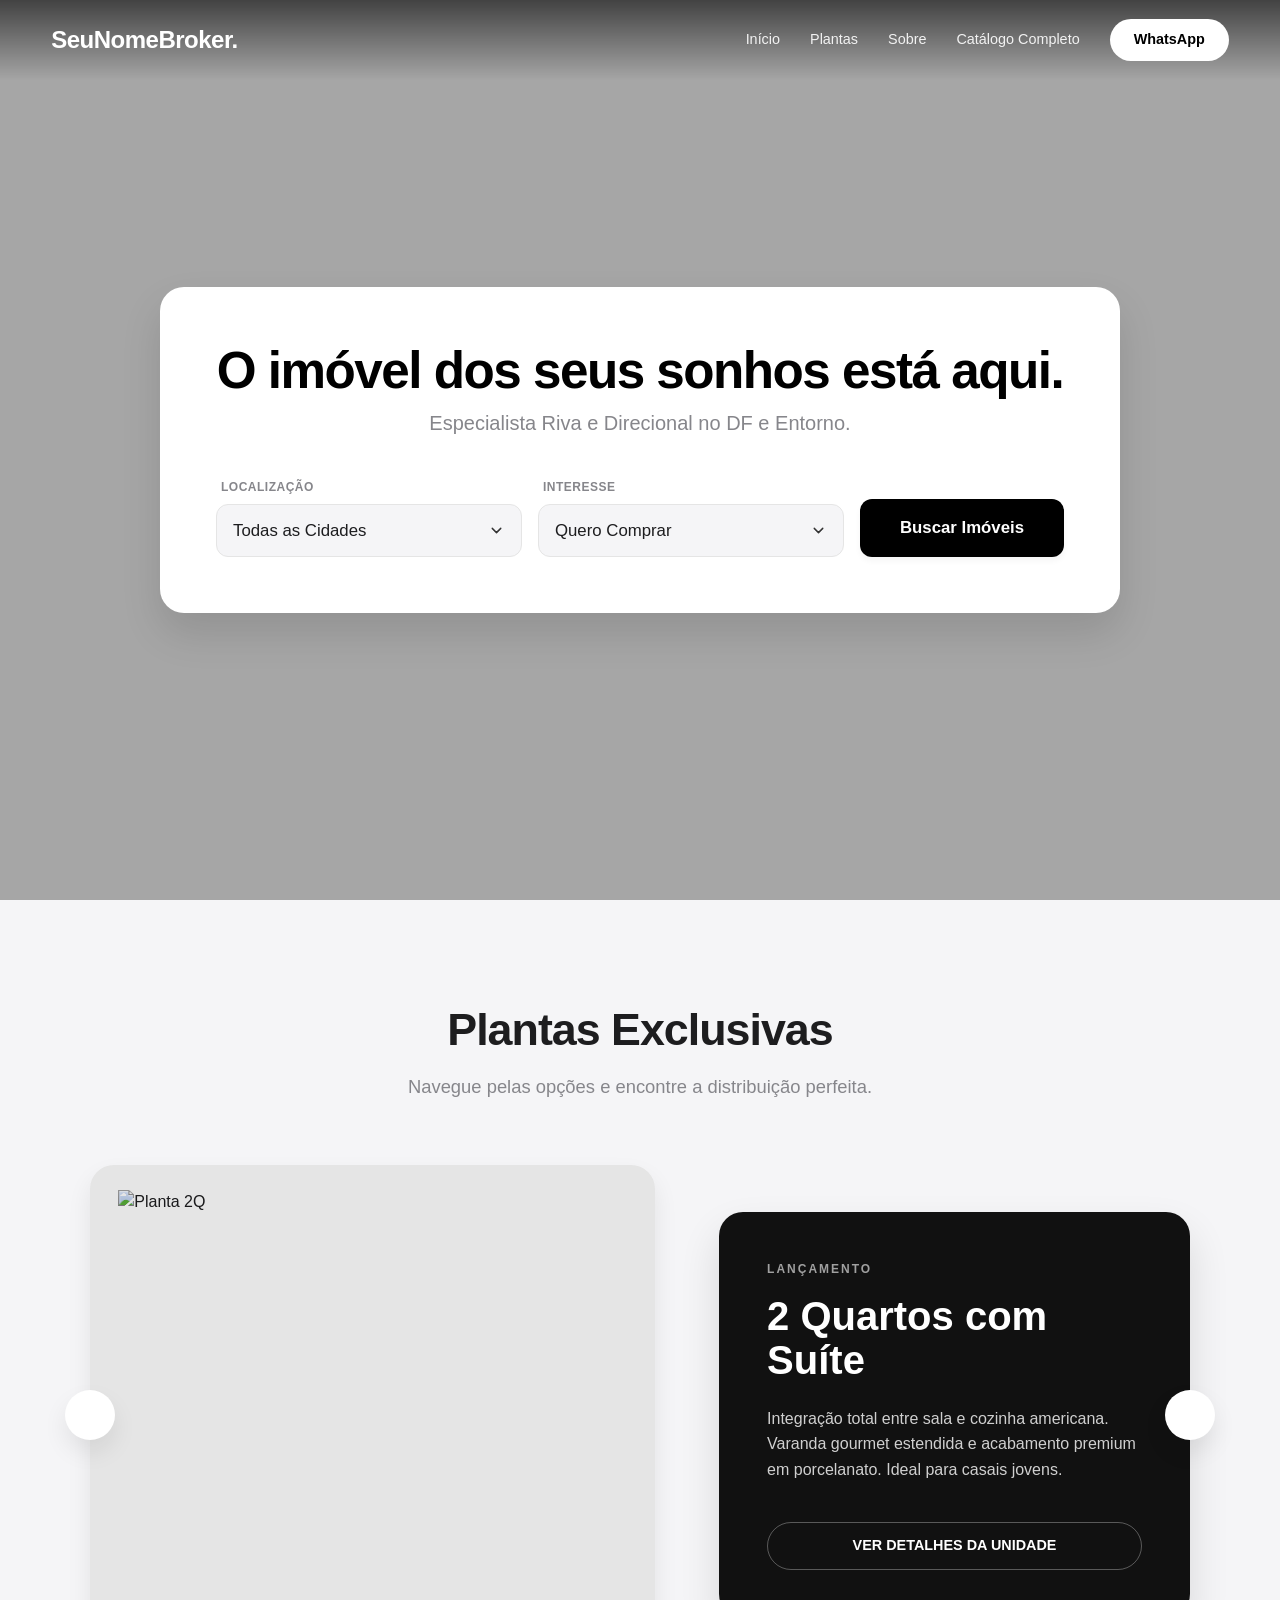
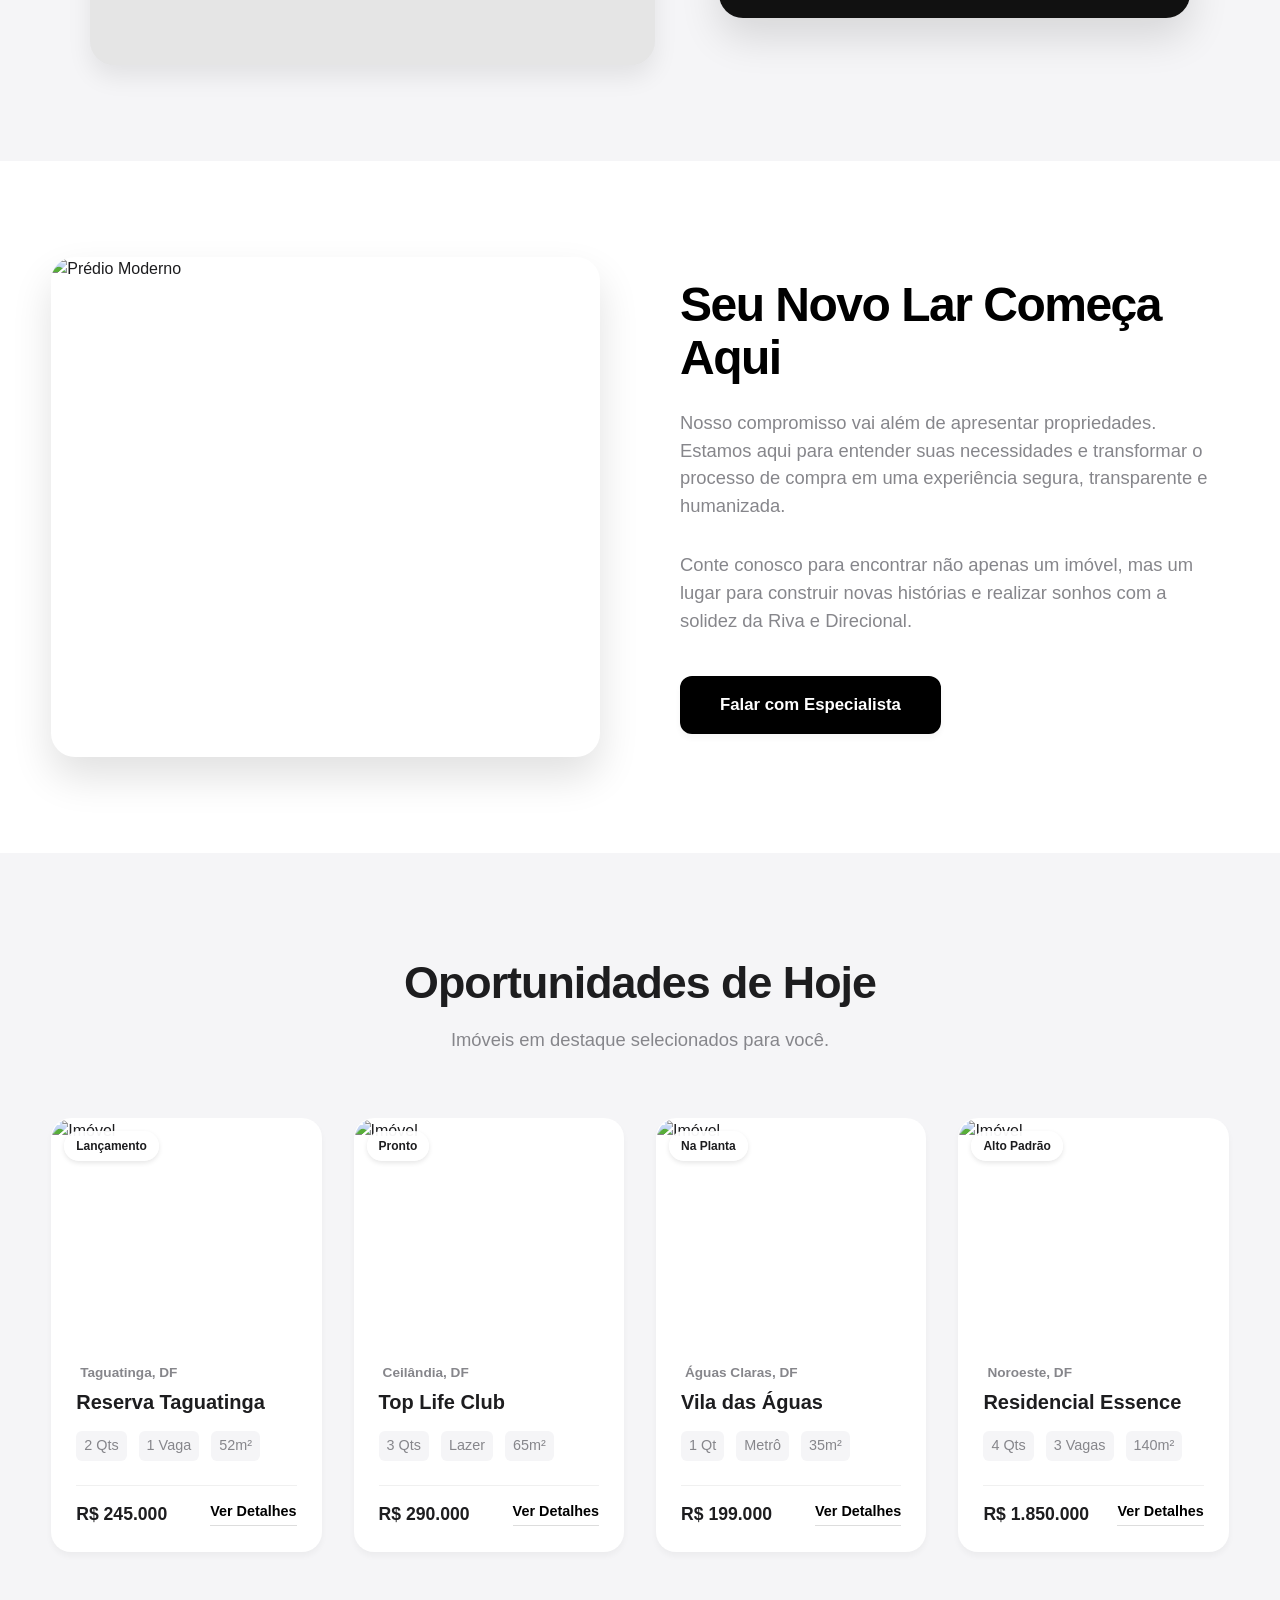
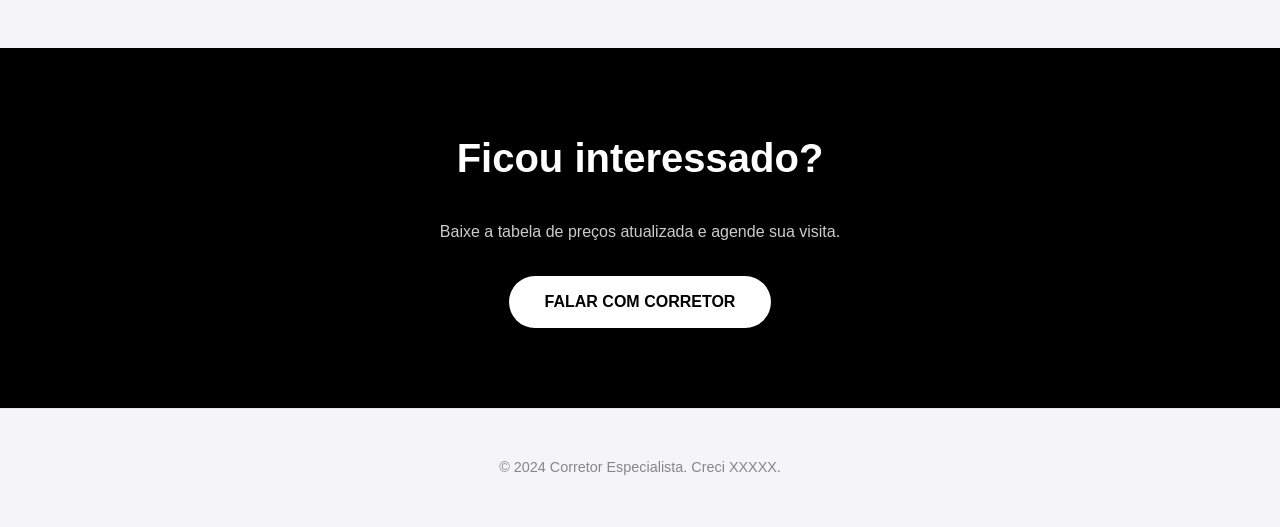
==== index.html @ 4dc77582 "Add files via upload" ====
<!DOCTYPE html>
<html lang="pt-BR">
<head>
    <meta charset="UTF-8">
    <meta name="viewport" content="width=device-width, initial-scale=1.0">
    <title>Imóveis Riva & Direcional | Especialista</title>
    <link rel="stylesheet" href="style.css">
    <script src="https://unpkg.com/@phosphor-icons/web"></script>
</head>
<body>

    <header id="header">
        <div class="container">
            <div class="logo">SeuNomeBroker.</div>
            <nav>
                <a href="#">Início</a>
                <a href="#plantas">Plantas</a>
                <a href="#sobre">Sobre</a>
                <a href="imóveis.html">Catálogo Completo</a>
                <a href="" onclick="openWhatsApp()" class="btn-nav">WhatsApp</a>
            </nav>
        </div>
    </header>

    <section class="hero">
        <div class="hero-slide active" style="background-image: url('https://images.unsplash.com/photo-1600585154340-be6161a56a0c?q=80&w=2000');"></div>
        <div class="hero-slide" style="background-image: url('https://images.unsplash.com/photo-1600596542815-2a4fa3041442?q=80&w=2000');"></div>
        <div class="hero-slide" style="background-image: url('https://images.unsplash.com/photo-1512917774080-9991f1c4c750?q=80&w=2000');"></div>

        <div class="hero-overlay"></div>

        <div class="search-wrapper">
            <div class="search-card">
                <h1>O imóvel dos seus sonhos está aqui.</h1>
                <p>Especialista Riva e Direcional no DF e Entorno.</p>

                <div class="search-form">
                    <div class="input-group">
                        <label>Localização</label>
                        <select id="location" class="custom-select">
                            <option value="">Todas as Cidades</option>
                            <option value="Taguatinga">Taguatinga</option>
                            <option value="Águas Claras">Águas Claras</option>
                            <option value="Ceilândia">Ceilândia</option>
                            <option value="Samambaia">Samambaia</option>
                            <option value="Noroeste">Noroeste</option>
                        </select>
                    </div>
                    
                    <div class="input-group">
                        <label>Interesse</label>
                        <select id="type" class="custom-select">
                            <option value="Comprar">Quero Comprar</option>
                            <option value="Na Planta">Investir na Planta</option>
                        </select>
                    </div>

                    <button class="btn-search" onclick="goToSearch()">
                        Buscar Imóveis
                    </button>
                </div>
            </div>
        </div>
    </section>

    <section id="plantas" class="section-plants">
        <div class="container">
            <div class="section-header">
                <h2>Plantas Exclusivas</h2>
                <p>Navegue pelas opções e encontre a distribuição perfeita.</p>
            </div>

            <div class="plants-slider-container">
                <div class="slider-nav">
                    <div class="nav-arrow prev" onclick="changePlan(-1)"><i class="ph ph-caret-left"></i></div>
                    <div class="nav-arrow next" onclick="changePlan(1)"><i class="ph ph-caret-right"></i></div>
                </div>

                <div class="plan-slide active">
                    <div class="plan-img-box">
                        <img src="https://placehold.co/800x600/png?text=Planta+2+Quartos" alt="Planta 2Q">
                    </div>
                    <div class="plan-content-box">
                        <span class="plan-tag">LANÇAMENTO</span>
                        <h3 class="plan-title">2 Quartos com Suíte</h3>
                        <p class="plan-desc">Integração total entre sala e cozinha americana. Varanda gourmet estendida e acabamento premium em porcelanato. Ideal para casais jovens.</p>
                        <a href="imoveis.html" class="btn-download">Ver Detalhes da Unidade</a>
                    </div>
                </div>

                <div class="plan-slide">
                    <div class="plan-img-box">
                        <img src="https://placehold.co/800x600/png?text=Planta+3+Quartos" alt="Planta 3Q">
                    </div>
                    <div class="plan-content-box">
                        <span class="plan-tag">FAMÍLIA</span>
                        <h3 class="plan-title">3 Quartos Spacious</h3>
                        <p class="plan-desc">Amplo espaço para sua família. Planta inteligente com lavabo, suíte master com closet e isolamento acústico reforçado.</p>
                        <a href="imoveis.html" class="btn-download">Ver Detalhes da Unidade</a>
                    </div>
                </div>

                <div class="plan-slide">
                    <div class="plan-img-box">
                        <img src="https://placehold.co/800x600/png?text=Planta+Garden" alt="Planta Garden">
                    </div>
                    <div class="plan-content-box">
                        <span class="plan-tag">EXCLUSIVO</span>
                        <h3 class="plan-title">Garden Térreo</h3>
                        <p class="plan-desc">A segurança de um apartamento com a liberdade de uma casa. Área externa privativa de 40m², perfeita para pets e lazer.</p>
                        <a href="imoveis.html" class="btn-download">Ver Detalhes da Unidade</a>
                    </div>
                </div>
            </div>
        </div>
    </section>

    <section id="sobre" class="section-about">
        <div class="container about-grid">
            <div class="about-img">
                <img src="https://images.unsplash.com/photo-1545324418-cc1a3fa10c00?q=80&w=1000" alt="Prédio Moderno">
            </div>
            <div class="about-text">
                <h2>Seu Novo Lar Começa Aqui</h2>
                <p>Nosso compromisso vai além de apresentar propriedades. Estamos aqui para entender suas necessidades e transformar o processo de compra em uma experiência segura, transparente e humanizada.</p>
                <p>Conte conosco para encontrar não apenas um imóvel, mas um lugar para construir novas histórias e realizar sonhos com a solidez da Riva e Direcional.</p>
                <a href="#" onclick="openWhatsApp()" class="btn-search" style="display:inline-block; margin-top:10px;">Falar com Especialista</a>
            </div>
        </div>
    </section>

    <section class="section-highlights">
        <div class="container">
            <div class="section-header">
                <h2>Oportunidades de Hoje</h2>
                <p>Imóveis em destaque selecionados para você.</p>
            </div>
            
            <div class="grid-cards">
                <div class="card">
                    <div class="card-img">
                        <img src="https://images.unsplash.com/photo-1600596542815-2a4fa3041442?q=80&w=600" alt="Imóvel">
                        <span class="badge">Lançamento</span>
                    </div>
                    <div class="card-content">
                        <span class="card-loc"><i class="ph ph-map-pin"></i> Taguatinga, DF</span>
                        <h3 class="card-title">Reserva Taguatinga</h3>
                        <div class="specs">
                            <span>2 Qts</span>
                            <span>1 Vaga</span>
                            <span>52m²</span>
                        </div>
                        <div class="card-action">
                            <span class="price">R$ 245.000</span>
                            <a href="imoveis.html" class="btn-text">Ver Detalhes</a>
                        </div>
                    </div>
                </div>

                <div class="card">
                    <div class="card-img">
                        <img src="https://images.unsplash.com/photo-1600585154340-be6161a56a0c?q=80&w=600" alt="Imóvel">
                        <span class="badge">Pronto</span>
                    </div>
                    <div class="card-content">
                        <span class="card-loc"><i class="ph ph-map-pin"></i> Ceilândia, DF</span>
                        <h3 class="card-title">Top Life Club</h3>
                        <div class="specs">
                            <span>3 Qts</span>
                            <span>Lazer</span>
                            <span>65m²</span>
                        </div>
                        <div class="card-action">
                            <span class="price">R$ 290.000</span>
                            <a href="imoveis.html" class="btn-text">Ver Detalhes</a>
                        </div>
                    </div>
                </div>

                <div class="card">
                    <div class="card-img">
                        <img src="https://images.unsplash.com/photo-1512917774080-9991f1c4c750?q=80&w=600" alt="Imóvel">
                        <span class="badge">Na Planta</span>
                    </div>
                    <div class="card-content">
                        <span class="card-loc"><i class="ph ph-map-pin"></i> Águas Claras, DF</span>
                        <h3 class="card-title">Vila das Águas</h3>
                        <div class="specs">
                            <span>1 Qt</span>
                            <span>Metrô</span>
                            <span>35m²</span>
                        </div>
                        <div class="card-action">
                            <span class="price">R$ 199.000</span>
                            <a href="imoveis.html" class="btn-text">Ver Detalhes</a>
                        </div>
                    </div>
                </div>

                <div class="card">
                    <div class="card-img">
                        <img src="https://images.unsplash.com/photo-1574362848149-11496d93a7c7?q=80&w=600" alt="Imóvel">
                        <span class="badge">Alto Padrão</span>
                    </div>
                    <div class="card-content">
                        <span class="card-loc"><i class="ph ph-map-pin"></i> Noroeste, DF</span>
                        <h3 class="card-title">Residencial Essence</h3>
                        <div class="specs">
                            <span>4 Qts</span>
                            <span>3 Vagas</span>
                            <span>140m²</span>
                        </div>
                        <div class="card-action">
                            <span class="price">R$ 1.850.000</span>
                            <a href="imoveis.html" class="btn-text">Ver Detalhes</a>
                        </div>
                    </div>
                </div>
            </div>
        </div>
    </section>

    <section class="cta-banner">
        <div class="container">
            <h2>Ficou interessado?</h2>
            <p style="margin-bottom: 2rem; color: #ccc;">Baixe a tabela de preços atualizada e agende sua visita.</p>
            <a href="#" onclick="openWhatsApp()" class="btn-cta-white">FALAR COM CORRETOR</a>
        </div>
    </section>

    <footer>
        <div class="container">
            <p>&copy; 2024 Corretor Especialista. Creci XXXXX.</p>
        </div>
    </footer>

    <script src="script.js"></script>
</body>
</html>
---- style.css ----
/* --- VARIAVEIS GLOBAIS (APPLE PRO) --- */
:root {
    --bg-body: #FFFFFF;
    --bg-surface: #F5F5F7;
    /* Cinza Apple */
    --text-main: #1D1D1F;
    --text-secondary: #86868B;

    --color-black: #000000;
    --color-dark-grey: #333333;
    --color-accent: #0071E3;
    /* Azul Apple sutil para links/ícones */

    --radius-pill: 999px;
    --radius-card: 20px;
    --radius-box: 24px;

    --shadow-sm: 0 4px 6px rgba(0, 0, 0, 0.04);
    --shadow-md: 0 12px 24px rgba(0, 0, 0, 0.08);
    --shadow-lg: 0 20px 40px rgba(0, 0, 0, 0.12);

    --container-width: 1280px;
    /* Largura maior para caber 4 cards */
    --font-stack: -apple-system, BlinkMacSystemFont, "Segoe UI", Roboto, Helvetica, Arial, sans-serif;
}
html {
    scroll-behavior: smooth; /* <--- AQUI */
}
/* --- RESET --- */
* {
    margin: 0;
    padding: 0;
    box-sizing: border-box;
}

body {
    font-family: var(--font-stack);
    background-color: var(--bg-body);
    color: var(--text-main);
    line-height: 1.5;
    -webkit-font-smoothing: antialiased;
    overflow-x: hidden;
}

a {
    text-decoration: none;
    color: inherit;
    transition: 0.3s;
    cursor: pointer;
}

button {
    font-family: inherit;
    cursor: pointer;
    border: none;
}

img {
    display: block;
    max-width: 100%;
    height: auto;
}

/* --- CONTAINER CENTRAL --- */
.container {
    width: 92%;
    max-width: var(--container-width);
    margin: 0 auto;
}

section {
    padding: 6rem 0;
}

/* --- HEADER --- */
header {
    position: fixed;
    top: 0;
    left: 0;
    width: 100%;
    z-index: 1000;
    padding: 1.2rem 0;
    transition: all 0.3s ease;
    background: linear-gradient(to bottom, rgba(0, 0, 0, 0.6), transparent);
}

header.scrolled {
    background: rgba(255, 255, 255, 0.95);
    backdrop-filter: blur(12px);
    box-shadow: var(--shadow-sm);
    padding: 1rem 0;
}

header .container {
    display: flex;
    justify-content: space-between;
    align-items: center;
}

.logo {
    font-weight: 700;
    font-size: 1.5rem;
    color: #fff;
    letter-spacing: -0.5px;
}

header.scrolled .logo {
    color: #000;
}

nav {
    display: flex;
    gap: 30px;
    align-items: center;
}

nav a {
    color: rgba(255, 255, 255, 0.9);
    font-size: 0.9rem;
    font-weight: 500;
}

nav a:hover {
    color: #fff;
}

header.scrolled nav a {
    color: var(--text-main);
}

header.scrolled nav a:hover {
    color: #000;
}

.btn-nav {
    background: #fff;
    color: #000 !important;
    padding: 10px 24px;
    border-radius: var(--radius-pill);
    font-weight: 600 !important;
    font-size: 0.9rem;
    transition: transform 0.2s;
}

header.scrolled .btn-nav {
    background: #000;
    color: #fff !important;
}

.btn-nav:hover {
    transform: scale(1.03);
}


/* --- HERO SLIDER --- */
.hero {
    position: relative;
    height: 100vh;
    min-height: 700px;
    width: 100%;
    overflow: hidden;
    display: flex;
    align-items: center;
    justify-content: center;
}

.hero-slide {
    position: absolute;
    top: 0;
    left: 0;
    width: 100%;
    height: 100%;
    background-size: cover;
    background-position: center;
    opacity: 0;
    transition: opacity 1.5s ease-in-out, transform 8s linear;
    transform: scale(1.1);
    z-index: 1;
}

.hero-slide.active {
    opacity: 1;
    transform: scale(1);
}

.hero-overlay {
    position: absolute;
    top: 0;
    left: 0;
    width: 100%;
    height: 100%;
    background: rgba(0, 0, 0, 0.35);
    z-index: 2;
}

/* Busca Centralizada */
.search-wrapper {
    position: relative;
    z-index: 10;
    width: 100%;
    display: flex;
    justify-content: center;
}

.search-card {
    background: #FFFFFF;
    padding: 3.5rem;
    border-radius: var(--radius-box);
    width: 90%;
    max-width: 960px;
    box-shadow: var(--shadow-lg);
    text-align: center;
}

.search-card h1 {
    font-size: 3.2rem;
    margin-bottom: 0.5rem;
    letter-spacing: -1.5px;
    line-height: 1.1;
    color: #000;
}

.search-card p {
    color: var(--text-secondary);
    font-size: 1.25rem;
    margin-bottom: 2.5rem;
}

.search-form {
    display: grid;
    grid-template-columns: 1fr 1fr auto;
    gap: 16px;
    align-items: end;
    text-align: left;
}

.input-group label {
    display: block;
    font-size: 0.75rem;
    font-weight: 700;
    color: var(--text-secondary);
    margin-bottom: 8px;
    text-transform: uppercase;
    letter-spacing: 0.5px;
    margin-left: 5px;
}

.custom-select {
    width: 100%;
    padding: 16px;
    border-radius: 12px;
    border: 1px solid #E5E5E5;
    background: #F5F5F7;
    font-size: 1.05rem;
    color: var(--text-main);
    outline: none;
    appearance: none;
    background-image: url("data:image/svg+xml;charset=UTF-8,%3csvg xmlns='http://www.w3.org/2000/svg' viewBox='0 0 24 24' fill='none' stroke='%23333' stroke-width='2' stroke-linecap='round' stroke-linejoin='round'%3e%3cpolyline points='6 9 12 15 18 9'%3e%3c/polyline%3e%3c/svg%3e");
    background-repeat: no-repeat;
    background-position: right 1rem center;
    background-size: 1em;
    cursor: pointer;
    transition: 0.2s;
}

.custom-select:hover {
    background: #eaeaea;
}

.btn-search {
    background: var(--color-black);
    color: #fff;
    padding: 16px 40px;
    height: 58px;
    /* Altura igual ao input */
    border-radius: 12px;
    font-weight: 600;
    font-size: 1.05rem;
    transition: 0.2s;
    box-shadow: var(--shadow-sm);
}

.btn-search:hover {
    background: var(--color-dark-grey);
    transform: translateY(-2px);
}


/* --- SEÇÃO PLANTAS (SLIDER ESTILO FOTO 4) --- */
.section-plants {
    background: var(--bg-surface);
    position: relative;
}

.section-header {
    text-align: center;
    margin-bottom: 4rem;
}

.section-header h2 {
    font-size: 2.8rem;
    margin-bottom: 10px;
    letter-spacing: -1px;
}

.section-header p {
    color: var(--text-secondary);
    font-size: 1.15rem;
}

/* Container do Slider */
.plants-slider-container {
    position: relative;
    max-width: 1100px;
    margin: 0 auto;
}

/* O Slide Individual */
.plan-slide {
    display: none;
    /* Escondido por padrão */
    grid-template-columns: 1.2fr 1fr;
    /* Imagem maior */
    gap: 4rem;
    align-items: center;
    animation: fadeIn 0.5s ease;
}

.plan-slide.active {
    display: grid;
}

/* Mostra o ativo */

@keyframes fadeIn {
    from {
        opacity: 0;
        transform: translateY(10px);
    }

    to {
        opacity: 1;
        transform: translateY(0);
    }
}

/* Lado da Imagem (Box Cinza) */
.plan-img-box {
    background: #E5E5E5;
    /* Fundo cinza placeholder */
    border-radius: var(--radius-box);
    height: 500px;
    display: flex;
    align-items: center;
    justify-content: center;
    overflow: hidden;
    position: relative;
    box-shadow: var(--shadow-md);
}

.plan-img-box img {
    width: 90%;
    height: 90%;
    object-fit: contain;
    mix-blend-mode: multiply;
    /* Faz o fundo branco da imagem mesclar se o fundo for cinza */
}

/* Lado do Texto (Caixa Escura) */
.plan-content-box {
    background: #111;
    color: #fff;
    padding: 3rem;
    border-radius: var(--radius-box);
    box-shadow: var(--shadow-lg);
    position: relative;
}

.plan-tag {
    text-transform: uppercase;
    letter-spacing: 2px;
    font-size: 0.75rem;
    font-weight: 700;
    opacity: 0.6;
    margin-bottom: 1rem;
    display: block;
}

.plan-title {
    font-size: 2.5rem;
    line-height: 1.1;
    margin-bottom: 1.5rem;
}

.plan-desc {
    opacity: 0.8;
    line-height: 1.6;
    margin-bottom: 2.5rem;
}

.btn-download {
    display: inline-block;
    border: 1px solid rgba(255, 255, 255, 0.3);
    padding: 12px 24px;
    border-radius: var(--radius-pill);
    color: #fff;
    font-size: 0.9rem;
    font-weight: 600;
    text-transform: uppercase;
    transition: 0.3s;
    width: 100%;
    text-align: center;
}

.btn-download:hover {
    background: #fff;
    color: #000;
}

/* Setas de Navegação do Slider */
.slider-nav {
    position: absolute;
    top: 50%;
    width: 100%;
    display: flex;
    justify-content: space-between;
    transform: translateY(-50%);
    pointer-events: none;
    /* Permite clicar através do container */
    z-index: 10;
}

.nav-arrow {
    pointer-events: auto;
    /* Reativa o clique nas setas */
    width: 50px;
    height: 50px;
    background: #fff;
    border-radius: 50%;
    display: flex;
    align-items: center;
    justify-content: center;
    cursor: pointer;
    box-shadow: var(--shadow-md);
    font-size: 1.2rem;
    transition: 0.2s;
    color: #000;
}

/* Posiciona as setas um pouco fora do conteúdo */
.nav-arrow.prev {
    transform: translateX(-50%);
}

.nav-arrow.next {
    transform: translateX(50%);
}

.nav-arrow:hover {
    background: #000;
    color: #fff;
}


/* --- SEÇÃO NOVO LAR (IMAGEM 6) --- */
.section-about {
    background: var(--bg-body);
}

.about-grid {
    display: grid;
    grid-template-columns: 1fr 1fr;
    gap: 5rem;
    align-items: center;
}

.about-img {
    position: relative;
}

.about-img img {
    border-radius: var(--radius-box);
    box-shadow: var(--shadow-lg);
    width: 100%;
    height: 500px;
    object-fit: cover;
}

.about-text h2 {
    font-size: 3rem;
    letter-spacing: -1.5px;
    margin-bottom: 1.5rem;
    line-height: 1.1;
    color: #000;
}

.about-text p {
    color: var(--text-secondary);
    font-size: 1.15rem;
    margin-bottom: 2rem;
}


/* --- OPORTUNIDADES (4 CARDS) --- */
.section-highlights {
    background: var(--bg-surface);
}

.grid-cards {
    display: grid;
    /* Grid responsivo: tenta colocar 4 colunas se couber, senão quebra */
    grid-template-columns: repeat(auto-fit, minmax(260px, 1fr));
    gap: 2rem;
}

.card {
    background: #fff;
    border-radius: var(--radius-card);
    overflow: hidden;
    transition: 0.3s;
    display: flex;
    flex-direction: column;
    border: 1px solid transparent;
    box-shadow: var(--shadow-sm);
}

.card:hover {
    transform: translateY(-8px);
    box-shadow: var(--shadow-md);
    border-color: rgba(0, 0, 0, 0.1);
}

.card-img {
    height: 220px;
    position: relative;
    overflow: hidden;
}

.card-img img {
    width: 100%;
    height: 100%;
    object-fit: cover;
    transition: transform 0.5s;
}

.card:hover .card-img img {
    transform: scale(1.05);
}

.badge {
    position: absolute;
    top: 12px;
    left: 12px;
    background: rgba(255, 255, 255, 0.95);
    padding: 6px 12px;
    border-radius: var(--radius-pill);
    font-size: 0.75rem;
    font-weight: 700;
    box-shadow: 0 2px 5px rgba(0, 0, 0, 0.1);
}

.card-content {
    padding: 1.5rem;
    flex: 1;
    display: flex;
    flex-direction: column;
}

.card-loc {
    color: var(--text-secondary);
    font-size: 0.85rem;
    margin-bottom: 6px;
    font-weight: 600;
    display: flex;
    align-items: center;
    gap: 4px;
}

.card-title {
    font-size: 1.25rem;
    margin-bottom: 1rem;
    font-weight: 700;
    line-height: 1.3;
}

.specs {
    display: flex;
    gap: 12px;
    margin-bottom: 1.5rem;
    color: var(--text-secondary);
    font-size: 0.9rem;
}

.specs span {
    display: flex;
    align-items: center;
    gap: 4px;
    background: #F5F5F7;
    padding: 4px 8px;
    border-radius: 6px;
}

.card-action {
    margin-top: auto;
    border-top: 1px solid #F0F0F0;
    padding-top: 15px;
    display: flex;
    justify-content: space-between;
    align-items: center;
}

.price {
    font-weight: 800;
    font-size: 1.1rem;
}

.btn-text {
    font-size: 0.9rem;
    font-weight: 600;
    color: #000;
    border-bottom: 1px solid #ddd;
    padding-bottom: 2px;
    transition: 0.2s;
}

.btn-text:hover {
    border-color: #000;
}

/* --- CTA BANNER --- */
.cta-banner {
    background: #000;
    /* Preto Apple */
    padding: 5rem 0;
    text-align: center;
    color: #fff;
}

.cta-banner h2 {
    font-size: 2.5rem;
    margin-bottom: 2rem;
}

.btn-cta-white {
    background: #fff;
    color: #000;
    padding: 14px 36px;
    border-radius: var(--radius-pill);
    font-weight: 700;
    font-size: 1rem;
    display: inline-block;
    transition: 0.2s;
}

.btn-cta-white:hover {
    transform: scale(1.05);
    box-shadow: 0 0 20px rgba(255, 255, 255, 0.3);
}

/* --- FOOTER --- */
footer {
    background: #F5F5F7;
    color: var(--text-secondary);
    text-align: center;
    padding: 3rem 0;
    font-size: 0.9rem;
    border-top: 1px solid #E5E5E5;
}

/* --- RESPONSIVIDADE --- */
@media(max-width: 900px) {
    .plan-slide {
        grid-template-columns: 1fr;
        gap: 2rem;
    }

    .plan-img-box {
        height: 300px;
    }

    .slider-nav {
        width: 100%;
        padding: 0 10px;
    }

    .nav-arrow.prev {
        transform: none;
    }

    .nav-arrow.next {
        transform: none;
    }
}

@media(max-width: 768px) {
    .search-card {
        padding: 2rem 1.5rem;
    }

    .search-card h1 {
        font-size: 2.2rem;
    }

    .search-form {
        grid-template-columns: 1fr;
        gap: 12px;
    }

    .btn-search {
        width: 100%;
    }

    .about-grid {
        grid-template-columns: 1fr;
        gap: 3rem;
        text-align: center;
    }

    .about-img {
        order: -1;
    }

    .about-text h2 {
        font-size: 2.2rem;
    }

    header .container {
        flex-direction: column;
        gap: 15px;
    }

    nav {
        flex-wrap: wrap;
        justify-content: center;
        gap: 15px;
    }

    .grid-cards {
        grid-template-columns: 1fr;
    }
}
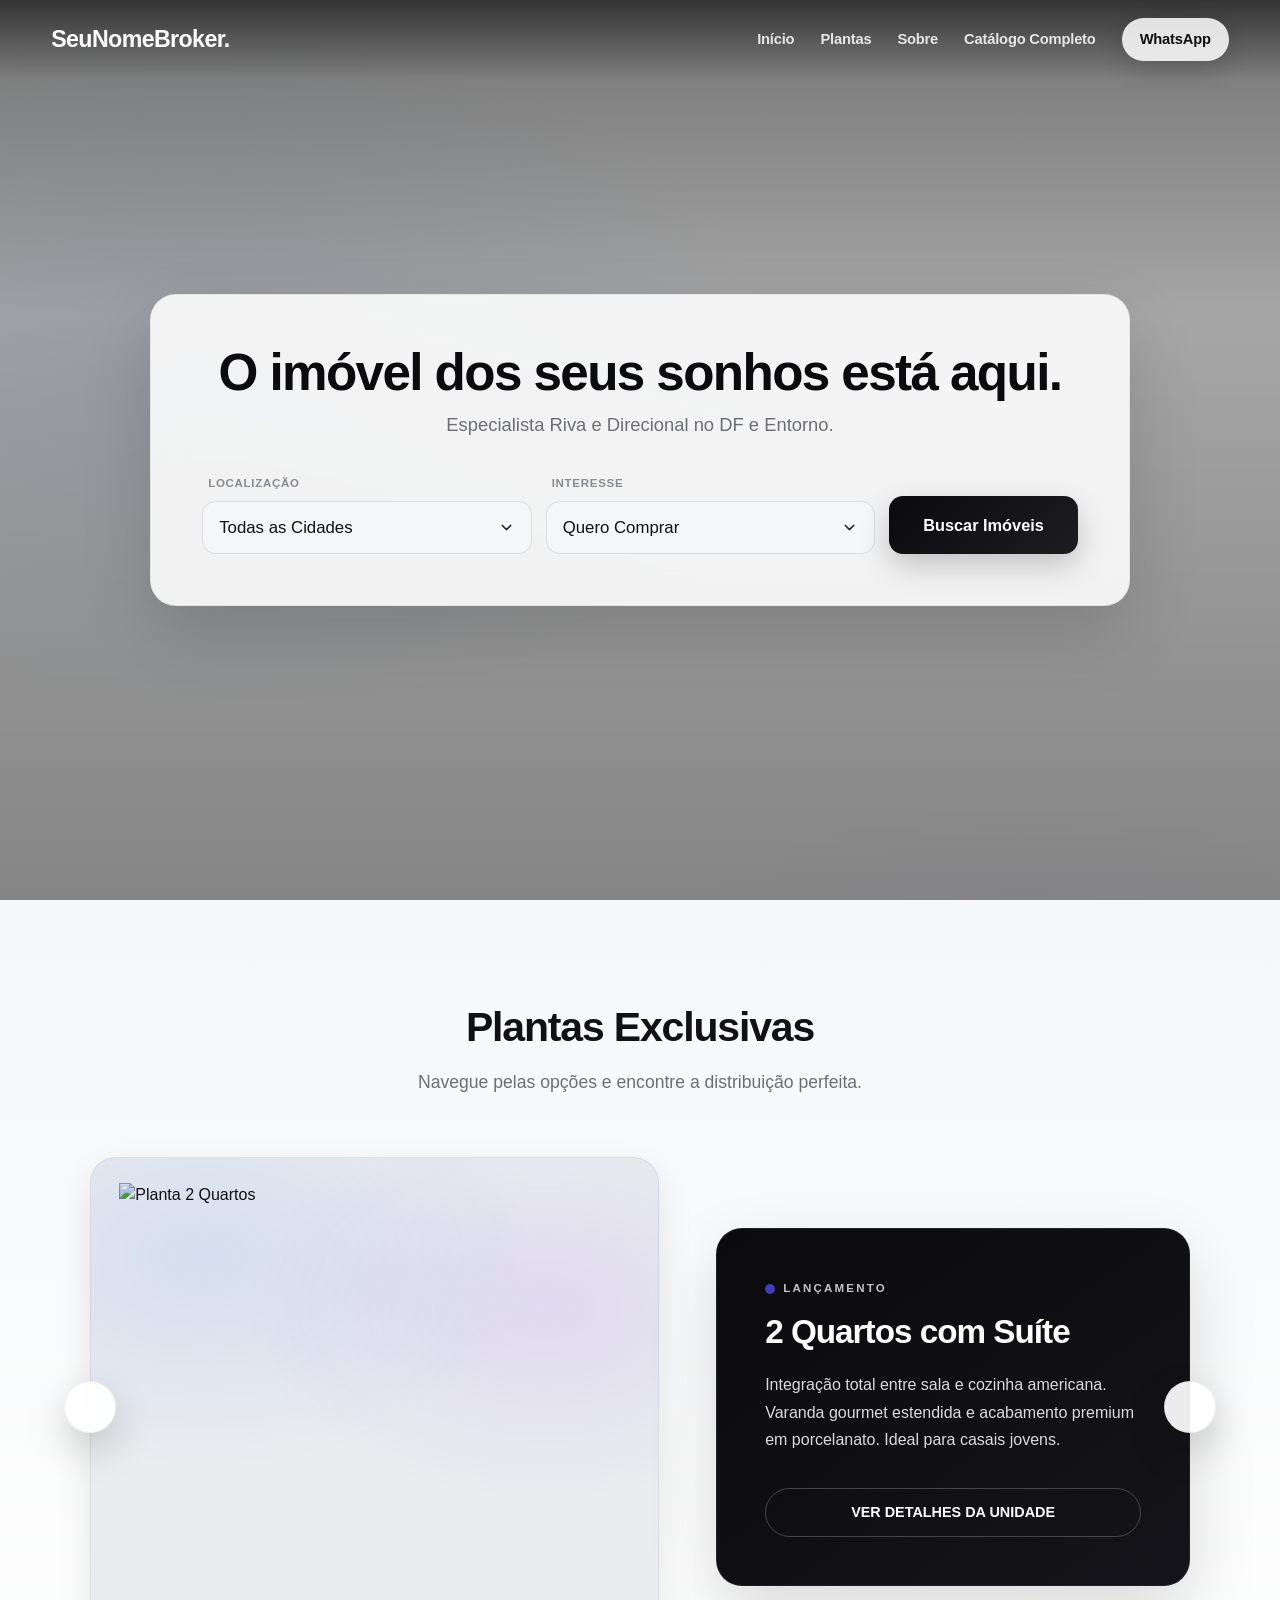
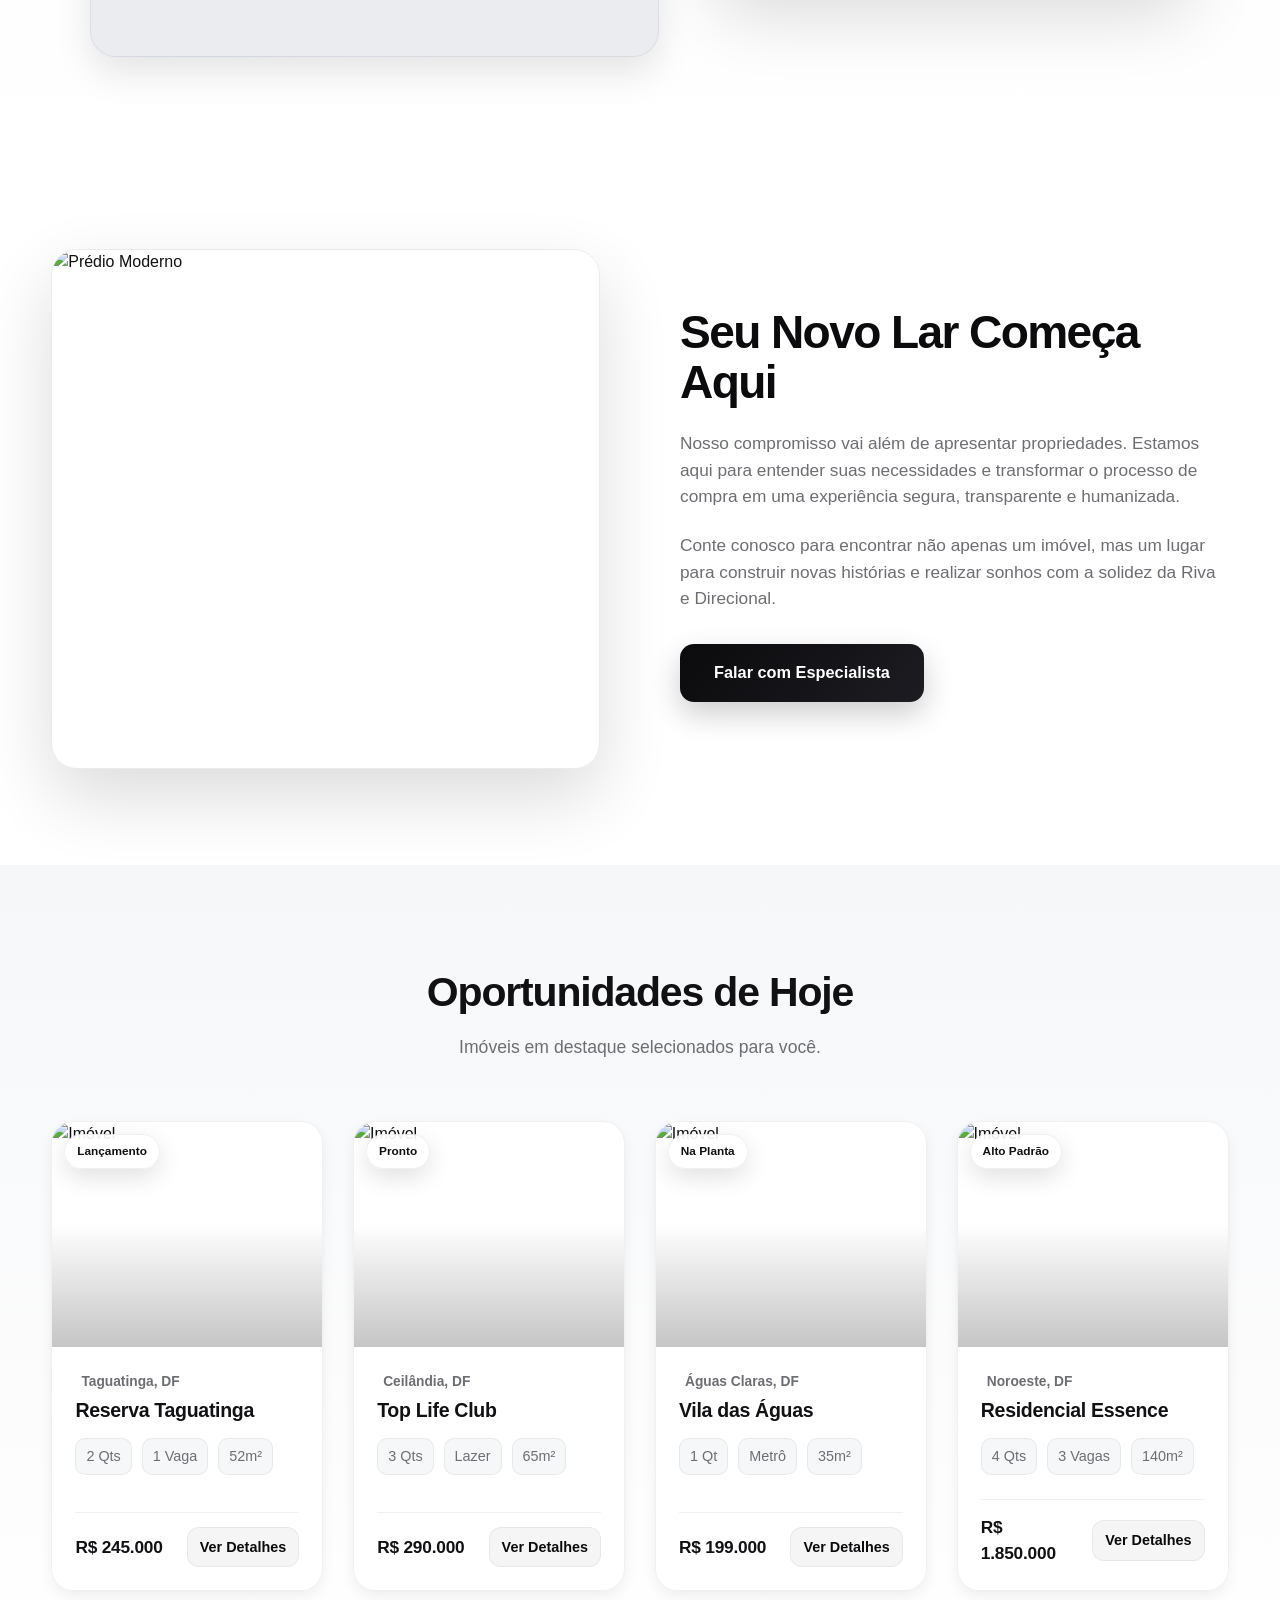
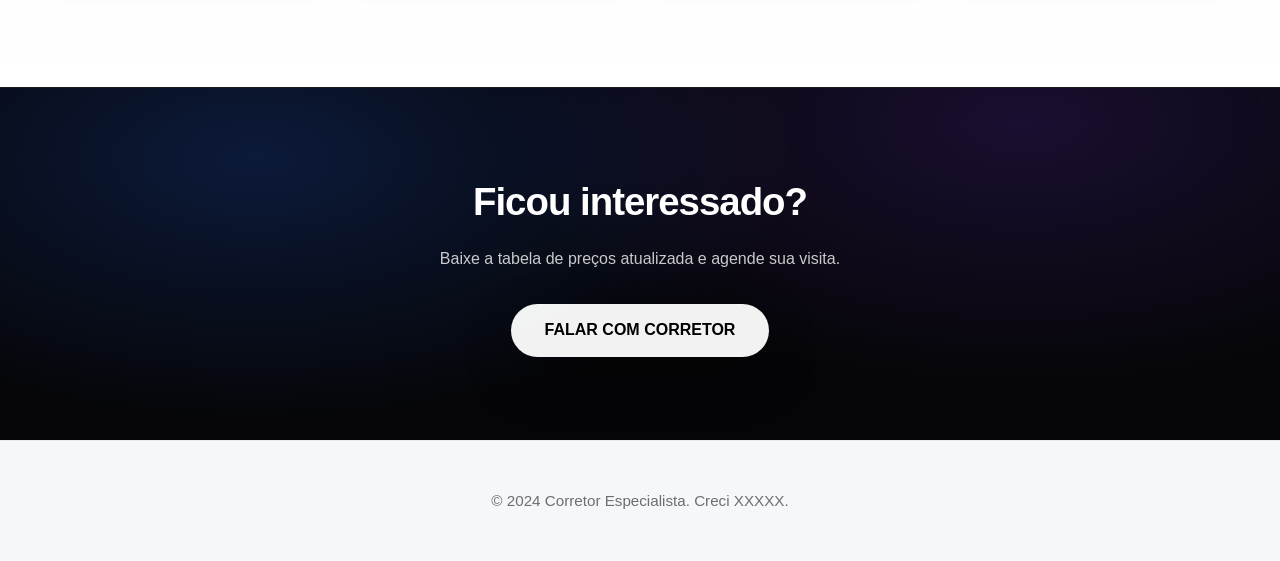
==== commit 73399a07: "Add files via upload" ====
--- a/index.html
+++ b/index.html
@@ -4,6 +4,10 @@
     <meta charset="UTF-8">
     <meta name="viewport" content="width=device-width, initial-scale=1.0">
     <title>Imóveis Riva & Direcional | Especialista</title>
+
+    <meta name="description" content="Especialista Riva e Direcional no DF e Entorno. Encontre imóveis, plantas e oportunidades com atendimento humanizado via WhatsApp.">
+    <meta name="theme-color" content="#0B0B0D">
+
     <link rel="stylesheet" href="style.css">
     <script src="https://unpkg.com/@phosphor-icons/web"></script>
 </head>
@@ -12,221 +16,223 @@
     <header id="header">
         <div class="container">
             <div class="logo">SeuNomeBroker.</div>
-            <nav>
+            <nav aria-label="Navegação principal">
                 <a href="#">Início</a>
                 <a href="#plantas">Plantas</a>
                 <a href="#sobre">Sobre</a>
                 <a href="imóveis.html">Catálogo Completo</a>
-                <a href="" onclick="openWhatsApp()" class="btn-nav">WhatsApp</a>
+                <a href="" onclick="openWhatsApp(); return false;" class="btn-nav">WhatsApp</a>
             </nav>
         </div>
     </header>
 
-    <section class="hero">
-        <div class="hero-slide active" style="background-image: url('https://images.unsplash.com/photo-1600585154340-be6161a56a0c?q=80&w=2000');"></div>
-        <div class="hero-slide" style="background-image: url('https://images.unsplash.com/photo-1600596542815-2a4fa3041442?q=80&w=2000');"></div>
-        <div class="hero-slide" style="background-image: url('https://images.unsplash.com/photo-1512917774080-9991f1c4c750?q=80&w=2000');"></div>
-
-        <div class="hero-overlay"></div>
-
-        <div class="search-wrapper">
-            <div class="search-card">
-                <h1>O imóvel dos seus sonhos está aqui.</h1>
-                <p>Especialista Riva e Direcional no DF e Entorno.</p>
-
-                <div class="search-form">
-                    <div class="input-group">
-                        <label>Localização</label>
-                        <select id="location" class="custom-select">
-                            <option value="">Todas as Cidades</option>
-                            <option value="Taguatinga">Taguatinga</option>
-                            <option value="Águas Claras">Águas Claras</option>
-                            <option value="Ceilândia">Ceilândia</option>
-                            <option value="Samambaia">Samambaia</option>
-                            <option value="Noroeste">Noroeste</option>
-                        </select>
-                    </div>
-                    
-                    <div class="input-group">
-                        <label>Interesse</label>
-                        <select id="type" class="custom-select">
-                            <option value="Comprar">Quero Comprar</option>
-                            <option value="Na Planta">Investir na Planta</option>
-                        </select>
-                    </div>
-
-                    <button class="btn-search" onclick="goToSearch()">
-                        Buscar Imóveis
-                    </button>
-                </div>
-            </div>
-        </div>
-    </section>
-
-    <section id="plantas" class="section-plants">
-        <div class="container">
-            <div class="section-header">
-                <h2>Plantas Exclusivas</h2>
-                <p>Navegue pelas opções e encontre a distribuição perfeita.</p>
-            </div>
-
-            <div class="plants-slider-container">
-                <div class="slider-nav">
-                    <div class="nav-arrow prev" onclick="changePlan(-1)"><i class="ph ph-caret-left"></i></div>
-                    <div class="nav-arrow next" onclick="changePlan(1)"><i class="ph ph-caret-right"></i></div>
-                </div>
-
-                <div class="plan-slide active">
-                    <div class="plan-img-box">
-                        <img src="https://placehold.co/800x600/png?text=Planta+2+Quartos" alt="Planta 2Q">
-                    </div>
-                    <div class="plan-content-box">
-                        <span class="plan-tag">LANÇAMENTO</span>
-                        <h3 class="plan-title">2 Quartos com Suíte</h3>
-                        <p class="plan-desc">Integração total entre sala e cozinha americana. Varanda gourmet estendida e acabamento premium em porcelanato. Ideal para casais jovens.</p>
-                        <a href="imoveis.html" class="btn-download">Ver Detalhes da Unidade</a>
-                    </div>
-                </div>
-
-                <div class="plan-slide">
-                    <div class="plan-img-box">
-                        <img src="https://placehold.co/800x600/png?text=Planta+3+Quartos" alt="Planta 3Q">
-                    </div>
-                    <div class="plan-content-box">
-                        <span class="plan-tag">FAMÍLIA</span>
-                        <h3 class="plan-title">3 Quartos Spacious</h3>
-                        <p class="plan-desc">Amplo espaço para sua família. Planta inteligente com lavabo, suíte master com closet e isolamento acústico reforçado.</p>
-                        <a href="imoveis.html" class="btn-download">Ver Detalhes da Unidade</a>
-                    </div>
-                </div>
-
-                <div class="plan-slide">
-                    <div class="plan-img-box">
-                        <img src="https://placehold.co/800x600/png?text=Planta+Garden" alt="Planta Garden">
-                    </div>
-                    <div class="plan-content-box">
-                        <span class="plan-tag">EXCLUSIVO</span>
-                        <h3 class="plan-title">Garden Térreo</h3>
-                        <p class="plan-desc">A segurança de um apartamento com a liberdade de uma casa. Área externa privativa de 40m², perfeita para pets e lazer.</p>
-                        <a href="imoveis.html" class="btn-download">Ver Detalhes da Unidade</a>
-                    </div>
-                </div>
-            </div>
-        </div>
-    </section>
-
-    <section id="sobre" class="section-about">
-        <div class="container about-grid">
-            <div class="about-img">
-                <img src="https://images.unsplash.com/photo-1545324418-cc1a3fa10c00?q=80&w=1000" alt="Prédio Moderno">
-            </div>
-            <div class="about-text">
-                <h2>Seu Novo Lar Começa Aqui</h2>
-                <p>Nosso compromisso vai além de apresentar propriedades. Estamos aqui para entender suas necessidades e transformar o processo de compra em uma experiência segura, transparente e humanizada.</p>
-                <p>Conte conosco para encontrar não apenas um imóvel, mas um lugar para construir novas histórias e realizar sonhos com a solidez da Riva e Direcional.</p>
-                <a href="#" onclick="openWhatsApp()" class="btn-search" style="display:inline-block; margin-top:10px;">Falar com Especialista</a>
-            </div>
-        </div>
-    </section>
-
-    <section class="section-highlights">
-        <div class="container">
-            <div class="section-header">
-                <h2>Oportunidades de Hoje</h2>
-                <p>Imóveis em destaque selecionados para você.</p>
-            </div>
-            
-            <div class="grid-cards">
-                <div class="card">
-                    <div class="card-img">
-                        <img src="https://images.unsplash.com/photo-1600596542815-2a4fa3041442?q=80&w=600" alt="Imóvel">
-                        <span class="badge">Lançamento</span>
-                    </div>
-                    <div class="card-content">
-                        <span class="card-loc"><i class="ph ph-map-pin"></i> Taguatinga, DF</span>
-                        <h3 class="card-title">Reserva Taguatinga</h3>
-                        <div class="specs">
-                            <span>2 Qts</span>
-                            <span>1 Vaga</span>
-                            <span>52m²</span>
-                        </div>
-                        <div class="card-action">
-                            <span class="price">R$ 245.000</span>
-                            <a href="imoveis.html" class="btn-text">Ver Detalhes</a>
-                        </div>
-                    </div>
-                </div>
-
-                <div class="card">
-                    <div class="card-img">
-                        <img src="https://images.unsplash.com/photo-1600585154340-be6161a56a0c?q=80&w=600" alt="Imóvel">
-                        <span class="badge">Pronto</span>
-                    </div>
-                    <div class="card-content">
-                        <span class="card-loc"><i class="ph ph-map-pin"></i> Ceilândia, DF</span>
-                        <h3 class="card-title">Top Life Club</h3>
-                        <div class="specs">
-                            <span>3 Qts</span>
-                            <span>Lazer</span>
-                            <span>65m²</span>
-                        </div>
-                        <div class="card-action">
-                            <span class="price">R$ 290.000</span>
-                            <a href="imoveis.html" class="btn-text">Ver Detalhes</a>
-                        </div>
-                    </div>
-                </div>
-
-                <div class="card">
-                    <div class="card-img">
-                        <img src="https://images.unsplash.com/photo-1512917774080-9991f1c4c750?q=80&w=600" alt="Imóvel">
-                        <span class="badge">Na Planta</span>
-                    </div>
-                    <div class="card-content">
-                        <span class="card-loc"><i class="ph ph-map-pin"></i> Águas Claras, DF</span>
-                        <h3 class="card-title">Vila das Águas</h3>
-                        <div class="specs">
-                            <span>1 Qt</span>
-                            <span>Metrô</span>
-                            <span>35m²</span>
-                        </div>
-                        <div class="card-action">
-                            <span class="price">R$ 199.000</span>
-                            <a href="imoveis.html" class="btn-text">Ver Detalhes</a>
-                        </div>
-                    </div>
-                </div>
-
-                <div class="card">
-                    <div class="card-img">
-                        <img src="https://images.unsplash.com/photo-1574362848149-11496d93a7c7?q=80&w=600" alt="Imóvel">
-                        <span class="badge">Alto Padrão</span>
-                    </div>
-                    <div class="card-content">
-                        <span class="card-loc"><i class="ph ph-map-pin"></i> Noroeste, DF</span>
-                        <h3 class="card-title">Residencial Essence</h3>
-                        <div class="specs">
-                            <span>4 Qts</span>
-                            <span>3 Vagas</span>
-                            <span>140m²</span>
-                        </div>
-                        <div class="card-action">
-                            <span class="price">R$ 1.850.000</span>
-                            <a href="imoveis.html" class="btn-text">Ver Detalhes</a>
-                        </div>
-                    </div>
-                </div>
-            </div>
-        </div>
-    </section>
-
-    <section class="cta-banner">
-        <div class="container">
-            <h2>Ficou interessado?</h2>
-            <p style="margin-bottom: 2rem; color: #ccc;">Baixe a tabela de preços atualizada e agende sua visita.</p>
-            <a href="#" onclick="openWhatsApp()" class="btn-cta-white">FALAR COM CORRETOR</a>
-        </div>
-    </section>
+    <main>
+        <section class="hero" aria-label="Destaques do site">
+            <div class="hero-slide active" style="background-image: url('https://images.unsplash.com/photo-1600585154340-be6161a56a0c?q=80&w=2000');"></div>
+            <div class="hero-slide" style="background-image: url('https://images.unsplash.com/photo-1600596542815-2a4fa3041442?q=80&w=2000');"></div>
+            <div class="hero-slide" style="background-image: url('https://images.unsplash.com/photo-1512917774080-9991f1c4c750?q=80&w=2000');"></div>
+
+            <div class="hero-overlay"></div>
+
+            <div class="search-wrapper">
+                <div class="search-card">
+                    <h1>O imóvel dos seus sonhos está aqui.</h1>
+                    <p>Especialista Riva e Direcional no DF e Entorno.</p>
+
+                    <div class="search-form">
+                        <div class="input-group">
+                            <label for="location">Localização</label>
+                            <select id="location" class="custom-select">
+                                <option value="">Todas as Cidades</option>
+                                <option value="Taguatinga">Taguatinga</option>
+                                <option value="Águas Claras">Águas Claras</option>
+                                <option value="Ceilândia">Ceilândia</option>
+                                <option value="Samambaia">Samambaia</option>
+                                <option value="Noroeste">Noroeste</option>
+                            </select>
+                        </div>
+
+                        <div class="input-group">
+                            <label for="type">Interesse</label>
+                            <select id="type" class="custom-select">
+                                <option value="Comprar">Quero Comprar</option>
+                                <option value="Na Planta">Investir na Planta</option>
+                            </select>
+                        </div>
+
+                        <button class="btn-search" onclick="goToSearch()">
+                            Buscar Imóveis
+                        </button>
+                    </div>
+                </div>
+            </div>
+        </section>
+
+        <section id="plantas" class="section-plants">
+            <div class="container">
+                <div class="section-header">
+                    <h2>Plantas Exclusivas</h2>
+                    <p>Navegue pelas opções e encontre a distribuição perfeita.</p>
+                </div>
+
+                <div class="plants-slider-container">
+                    <div class="slider-nav">
+                        <div class="nav-arrow prev" onclick="changePlan(-1)" role="button" aria-label="Planta anterior"><i class="ph ph-caret-left"></i></div>
+                        <div class="nav-arrow next" onclick="changePlan(1)" role="button" aria-label="Próxima planta"><i class="ph ph-caret-right"></i></div>
+                    </div>
+
+                    <div class="plan-slide active">
+                        <div class="plan-img-box">
+                            <img src="https://placehold.co/800x600/png?text=Planta+2+Quartos" alt="Planta 2 Quartos">
+                        </div>
+                        <div class="plan-content-box">
+                            <span class="plan-tag">LANÇAMENTO</span>
+                            <h3 class="plan-title">2 Quartos com Suíte</h3>
+                            <p class="plan-desc">Integração total entre sala e cozinha americana. Varanda gourmet estendida e acabamento premium em porcelanato. Ideal para casais jovens.</p>
+                            <a href="imóveis.html" class="btn-download">Ver Detalhes da Unidade</a>
+                        </div>
+                    </div>
+
+                    <div class="plan-slide">
+                        <div class="plan-img-box">
+                            <img src="https://placehold.co/800x600/png?text=Planta+3+Quartos" alt="Planta 3 Quartos">
+                        </div>
+                        <div class="plan-content-box">
+                            <span class="plan-tag">FAMÍLIA</span>
+                            <h3 class="plan-title">3 Quartos Spacious</h3>
+                            <p class="plan-desc">Amplo espaço para sua família. Planta inteligente com lavabo, suíte master com closet e isolamento acústico reforçado.</p>
+                            <a href="imóveis.html" class="btn-download">Ver Detalhes da Unidade</a>
+                        </div>
+                    </div>
+
+                    <div class="plan-slide">
+                        <div class="plan-img-box">
+                            <img src="https://placehold.co/800x600/png?text=Planta+Garden" alt="Planta Garden">
+                        </div>
+                        <div class="plan-content-box">
+                            <span class="plan-tag">EXCLUSIVO</span>
+                            <h3 class="plan-title">Garden Térreo</h3>
+                            <p class="plan-desc">A segurança de um apartamento com a liberdade de uma casa. Área externa privativa de 40m², perfeita para pets e lazer.</p>
+                            <a href="imóveis.html" class="btn-download">Ver Detalhes da Unidade</a>
+                        </div>
+                    </div>
+                </div>
+            </div>
+        </section>
+
+        <section id="sobre" class="section-about">
+            <div class="container about-grid">
+                <div class="about-img">
+                    <img src="https://images.unsplash.com/photo-1545324418-cc1a3fa10c00?q=80&w=1000" alt="Prédio Moderno">
+                </div>
+                <div class="about-text">
+                    <h2>Seu Novo Lar Começa Aqui</h2>
+                    <p>Nosso compromisso vai além de apresentar propriedades. Estamos aqui para entender suas necessidades e transformar o processo de compra em uma experiência segura, transparente e humanizada.</p>
+                    <p>Conte conosco para encontrar não apenas um imóvel, mas um lugar para construir novas histórias e realizar sonhos com a solidez da Riva e Direcional.</p>
+                    <a href="#" onclick="openWhatsApp(); return false;" class="btn-search" style="display:inline-block; margin-top:10px;">Falar com Especialista</a>
+                </div>
+            </div>
+        </section>
+
+        <section class="section-highlights">
+            <div class="container">
+                <div class="section-header">
+                    <h2>Oportunidades de Hoje</h2>
+                    <p>Imóveis em destaque selecionados para você.</p>
+                </div>
+
+                <div class="grid-cards">
+                    <div class="card">
+                        <div class="card-img">
+                            <img src="https://images.unsplash.com/photo-1600596542815-2a4fa3041442?q=80&w=600" alt="Imóvel">
+                            <span class="badge">Lançamento</span>
+                        </div>
+                        <div class="card-content">
+                            <span class="card-loc"><i class="ph ph-map-pin"></i> Taguatinga, DF</span>
+                            <h3 class="card-title">Reserva Taguatinga</h3>
+                            <div class="specs">
+                                <span>2 Qts</span>
+                                <span>1 Vaga</span>
+                                <span>52m²</span>
+                            </div>
+                            <div class="card-action">
+                                <span class="price">R$ 245.000</span>
+                                <a href="imóveis.html" class="btn-text">Ver Detalhes</a>
+                            </div>
+                        </div>
+                    </div>
+
+                    <div class="card">
+                        <div class="card-img">
+                            <img src="https://images.unsplash.com/photo-1600585154340-be6161a56a0c?q=80&w=600" alt="Imóvel">
+                            <span class="badge">Pronto</span>
+                        </div>
+                        <div class="card-content">
+                            <span class="card-loc"><i class="ph ph-map-pin"></i> Ceilândia, DF</span>
+                            <h3 class="card-title">Top Life Club</h3>
+                            <div class="specs">
+                                <span>3 Qts</span>
+                                <span>Lazer</span>
+                                <span>65m²</span>
+                            </div>
+                            <div class="card-action">
+                                <span class="price">R$ 290.000</span>
+                                <a href="imóveis.html" class="btn-text">Ver Detalhes</a>
+                            </div>
+                        </div>
+                    </div>
+
+                    <div class="card">
+                        <div class="card-img">
+                            <img src="https://images.unsplash.com/photo-1512917774080-9991f1c4c750?q=80&w=600" alt="Imóvel">
+                            <span class="badge">Na Planta</span>
+                        </div>
+                        <div class="card-content">
+                            <span class="card-loc"><i class="ph ph-map-pin"></i> Águas Claras, DF</span>
+                            <h3 class="card-title">Vila das Águas</h3>
+                            <div class="specs">
+                                <span>1 Qt</span>
+                                <span>Metrô</span>
+                                <span>35m²</span>
+                            </div>
+                            <div class="card-action">
+                                <span class="price">R$ 199.000</span>
+                                <a href="imóveis.html" class="btn-text">Ver Detalhes</a>
+                            </div>
+                        </div>
+                    </div>
+
+                    <div class="card">
+                        <div class="card-img">
+                            <img src="https://images.unsplash.com/photo-1574362848149-11496d93a7c7?q=80&w=600" alt="Imóvel">
+                            <span class="badge">Alto Padrão</span>
+                        </div>
+                        <div class="card-content">
+                            <span class="card-loc"><i class="ph ph-map-pin"></i> Noroeste, DF</span>
+                            <h3 class="card-title">Residencial Essence</h3>
+                            <div class="specs">
+                                <span>4 Qts</span>
+                                <span>3 Vagas</span>
+                                <span>140m²</span>
+                            </div>
+                            <div class="card-action">
+                                <span class="price">R$ 1.850.000</span>
+                                <a href="imóveis.html" class="btn-text">Ver Detalhes</a>
+                            </div>
+                        </div>
+                    </div>
+                </div>
+            </div>
+        </section>
+
+        <section class="cta-banner">
+            <div class="container">
+                <h2>Ficou interessado?</h2>
+                <p style="margin-bottom: 2rem; color: rgba(255,255,255,0.78);">Baixe a tabela de preços atualizada e agende sua visita.</p>
+                <a href="#" onclick="openWhatsApp(); return false;" class="btn-cta-white">FALAR COM CORRETOR</a>
+            </div>
+        </section>
+    </main>
 
     <footer>
         <div class="container">
@@ -236,4 +242,4 @@
 
     <script src="script.js"></script>
 </body>
-</html>+</html>
--- a/style.css
+++ b/style.css
@@ -1,43 +1,59 @@
-/* --- VARIAVEIS GLOBAIS (APPLE PRO) --- */
+/* =========================================================
+   DESIGN SYSTEM (Human / Premium / Clean)
+   Mantém suas classes e estrutura, só melhora a estética.
+   ========================================================= */
+
+/* --- VARIAVEIS GLOBAIS --- */
 :root {
     --bg-body: #FFFFFF;
-    --bg-surface: #F5F5F7;
-    /* Cinza Apple */
-    --text-main: #1D1D1F;
-    --text-secondary: #86868B;
-
-    --color-black: #000000;
-    --color-dark-grey: #333333;
-    --color-accent: #0071E3;
-    /* Azul Apple sutil para links/ícones */
+    --bg-surface: #F6F7F9;
+    --bg-elevated: #FFFFFF;
+
+    --text-main: #111114;
+    --text-secondary: #6D6E73;
+    --text-muted: #8A8B91;
+
+    --color-black: #0B0B0D;
+    --color-dark-grey: #2A2A2E;
+
+    --color-accent: #2563EB;       /* Azul mais “humano” */
+    --color-accent-2: #7C3AED;     /* Roxo sutil p/ detalhes */
+    --color-success: #16A34A;
+    --color-whatsapp: #25D366;
 
     --radius-pill: 999px;
-    --radius-card: 20px;
-    --radius-box: 24px;
-
-    --shadow-sm: 0 4px 6px rgba(0, 0, 0, 0.04);
-    --shadow-md: 0 12px 24px rgba(0, 0, 0, 0.08);
-    --shadow-lg: 0 20px 40px rgba(0, 0, 0, 0.12);
+    --radius-card: 22px;
+    --radius-box: 26px;
+    --radius-input: 14px;
+
+    --shadow-sm: 0 6px 14px rgba(0,0,0,0.06);
+    --shadow-md: 0 16px 36px rgba(0,0,0,0.10);
+    --shadow-lg: 0 28px 70px rgba(0,0,0,0.14);
 
     --container-width: 1280px;
-    /* Largura maior para caber 4 cards */
-    --font-stack: -apple-system, BlinkMacSystemFont, "Segoe UI", Roboto, Helvetica, Arial, sans-serif;
-}
-html {
-    scroll-behavior: smooth; /* <--- AQUI */
-}
+
+    --font-stack: ui-sans-serif, -apple-system, BlinkMacSystemFont, "Segoe UI",
+        Roboto, Helvetica, Arial, "Apple Color Emoji", "Segoe UI Emoji";
+
+    --ring: 0 0 0 4px rgba(37, 99, 235, 0.18);
+
+    --transition-fast: 160ms cubic-bezier(.2,.8,.2,1);
+    --transition-med: 280ms cubic-bezier(.2,.8,.2,1);
+}
+
+html { scroll-behavior: smooth; }
+
 /* --- RESET --- */
-* {
-    margin: 0;
-    padding: 0;
-    box-sizing: border-box;
-}
+* { margin: 0; padding: 0; box-sizing: border-box; }
 
 body {
     font-family: var(--font-stack);
-    background-color: var(--bg-body);
+    background:
+      radial-gradient(1200px 700px at 15% 10%, rgba(37,99,235,0.09), transparent 50%),
+      radial-gradient(900px 600px at 80% 30%, rgba(124,58,237,0.08), transparent 55%),
+      var(--bg-body);
     color: var(--text-main);
-    line-height: 1.5;
+    line-height: 1.55;
     -webkit-font-smoothing: antialiased;
     overflow-x: hidden;
 }
@@ -45,118 +61,116 @@
 a {
     text-decoration: none;
     color: inherit;
-    transition: 0.3s;
+    transition: color var(--transition-fast), transform var(--transition-fast), opacity var(--transition-fast);
     cursor: pointer;
 }
 
-button {
-    font-family: inherit;
-    cursor: pointer;
-    border: none;
-}
-
-img {
-    display: block;
-    max-width: 100%;
-    height: auto;
+button { font-family: inherit; cursor: pointer; border: none; }
+img { display: block; max-width: 100%; height: auto; }
+
+:focus-visible {
+    outline: none;
+    box-shadow: var(--ring);
+    border-radius: 12px;
 }
 
 /* --- CONTAINER CENTRAL --- */
 .container {
-    width: 92%;
-    max-width: var(--container-width);
+    width: min(92%, var(--container-width));
     margin: 0 auto;
 }
 
-section {
-    padding: 6rem 0;
-}
+section { padding: 6rem 0; }
 
 /* --- HEADER --- */
 header {
     position: fixed;
-    top: 0;
-    left: 0;
+    top: 0; left: 0;
     width: 100%;
     z-index: 1000;
-    padding: 1.2rem 0;
-    transition: all 0.3s ease;
-    background: linear-gradient(to bottom, rgba(0, 0, 0, 0.6), transparent);
+    padding: 1.15rem 0;
+    transition: background var(--transition-med), padding var(--transition-med), box-shadow var(--transition-med);
+    background: linear-gradient(to bottom, rgba(0, 0, 0, 0.55), transparent);
 }
 
 header.scrolled {
-    background: rgba(255, 255, 255, 0.95);
-    backdrop-filter: blur(12px);
-    box-shadow: var(--shadow-sm);
-    padding: 1rem 0;
+    background: rgba(255, 255, 255, 0.86);
+    backdrop-filter: blur(14px);
+    box-shadow: 0 10px 30px rgba(0,0,0,0.08);
+    padding: 0.9rem 0;
+    border-bottom: 1px solid rgba(0,0,0,0.06);
 }
 
 header .container {
     display: flex;
     justify-content: space-between;
     align-items: center;
+    gap: 16px;
 }
 
 .logo {
-    font-weight: 700;
-    font-size: 1.5rem;
+    font-weight: 800;
+    font-size: 1.45rem;
+    letter-spacing: -0.6px;
     color: #fff;
-    letter-spacing: -0.5px;
-}
-
-header.scrolled .logo {
-    color: #000;
-}
+    display: flex;
+    align-items: center;
+    gap: 10px;
+}
+
+header.scrolled .logo { color: var(--color-black); }
 
 nav {
     display: flex;
-    gap: 30px;
-    align-items: center;
+    gap: 26px;
+    align-items: center;
+    flex-wrap: wrap;
 }
 
 nav a {
-    color: rgba(255, 255, 255, 0.9);
-    font-size: 0.9rem;
-    font-weight: 500;
-}
-
-nav a:hover {
-    color: #fff;
-}
+    color: rgba(255, 255, 255, 0.92);
+    font-size: 0.92rem;
+    font-weight: 600;
+    letter-spacing: -0.2px;
+    opacity: 0.92;
+}
+
+nav a:hover { opacity: 1; transform: translateY(-1px); }
 
 header.scrolled nav a {
     color: var(--text-main);
-}
-
-header.scrolled nav a:hover {
-    color: #000;
-}
+    opacity: 0.9;
+}
+
+header.scrolled nav a:hover { opacity: 1; }
 
 .btn-nav {
-    background: #fff;
-    color: #000 !important;
-    padding: 10px 24px;
+    background: rgba(255,255,255,0.92);
+    color: var(--color-black) !important;
+    padding: 10px 18px;
     border-radius: var(--radius-pill);
-    font-weight: 600 !important;
-    font-size: 0.9rem;
-    transition: transform 0.2s;
+    font-weight: 750 !important;
+    font-size: 0.92rem;
+    transition: transform var(--transition-fast), box-shadow var(--transition-fast), background var(--transition-fast);
+    box-shadow: 0 10px 30px rgba(0,0,0,0.16);
 }
 
 header.scrolled .btn-nav {
-    background: #000;
+    background: var(--color-black);
     color: #fff !important;
+    box-shadow: 0 12px 36px rgba(0,0,0,0.14);
 }
 
 .btn-nav:hover {
-    transform: scale(1.03);
-}
-
+    transform: translateY(-2px);
+    box-shadow: 0 14px 40px rgba(0,0,0,0.18);
+}
 
 /* --- HERO SLIDER --- */
 .hero {
     position: relative;
     height: 100vh;
-    min-height: 700px;
+    min-height: 720px;
     width: 100%;
     overflow: hidden;
     display: flex;
@@ -166,30 +180,29 @@
 
 .hero-slide {
     position: absolute;
-    top: 0;
-    left: 0;
+    top: 0; left: 0;
     width: 100%;
     height: 100%;
     background-size: cover;
     background-position: center;
     opacity: 0;
-    transition: opacity 1.5s ease-in-out, transform 8s linear;
-    transform: scale(1.1);
+    transition: opacity 1.35s ease-in-out, transform 10s linear;
+    transform: scale(1.12);
     z-index: 1;
-}
-
-.hero-slide.active {
-    opacity: 1;
-    transform: scale(1);
-}
+    filter: saturate(1.05) contrast(1.05);
+}
+
+.hero-slide.active { opacity: 1; transform: scale(1); }
 
 .hero-overlay {
     position: absolute;
-    top: 0;
-    left: 0;
-    width: 100%;
-    height: 100%;
-    background: rgba(0, 0, 0, 0.35);
+    inset: 0;
+    background: linear-gradient(
+        to bottom,
+        rgba(0,0,0,0.55) 0%,
+        rgba(0,0,0,0.35) 35%,
+        rgba(0,0,0,0.48) 100%
+    );
     z-index: 2;
 }
 
@@ -200,154 +213,151 @@
     width: 100%;
     display: flex;
     justify-content: center;
+    padding: 0 12px;
 }
 
 .search-card {
-    background: #FFFFFF;
-    padding: 3.5rem;
+    background: rgba(255,255,255,0.88);
+    backdrop-filter: blur(14px);
+    padding: 3.2rem;
     border-radius: var(--radius-box);
-    width: 90%;
-    max-width: 960px;
+    width: 100%;
+    max-width: 980px;
     box-shadow: var(--shadow-lg);
     text-align: center;
+    border: 1px solid rgba(0,0,0,0.06);
 }
 
 .search-card h1 {
-    font-size: 3.2rem;
-    margin-bottom: 0.5rem;
-    letter-spacing: -1.5px;
-    line-height: 1.1;
-    color: #000;
+    font-size: clamp(2.2rem, 4vw, 3.25rem);
+    margin-bottom: 0.65rem;
+    letter-spacing: -1.6px;
+    line-height: 1.06;
+    color: var(--color-black);
 }
 
 .search-card p {
     color: var(--text-secondary);
-    font-size: 1.25rem;
-    margin-bottom: 2.5rem;
+    font-size: 1.15rem;
+    margin-bottom: 2.25rem;
 }
 
 .search-form {
     display: grid;
     grid-template-columns: 1fr 1fr auto;
-    gap: 16px;
+    gap: 14px;
     align-items: end;
     text-align: left;
 }
 
 .input-group label {
     display: block;
-    font-size: 0.75rem;
-    font-weight: 700;
-    color: var(--text-secondary);
+    font-size: 0.72rem;
+    font-weight: 800;
+    color: var(--text-muted);
     margin-bottom: 8px;
     text-transform: uppercase;
-    letter-spacing: 0.5px;
-    margin-left: 5px;
+    letter-spacing: 0.7px;
+    margin-left: 6px;
 }
 
 .custom-select {
     width: 100%;
-    padding: 16px;
-    border-radius: 12px;
-    border: 1px solid #E5E5E5;
-    background: #F5F5F7;
+    padding: 16px 44px 16px 16px;
+    border-radius: var(--radius-input);
+    border: 1px solid rgba(0,0,0,0.10);
+    background: rgba(246,247,249,0.9);
     font-size: 1.05rem;
     color: var(--text-main);
     outline: none;
     appearance: none;
-    background-image: url("data:image/svg+xml;charset=UTF-8,%3csvg xmlns='http://www.w3.org/2000/svg' viewBox='0 0 24 24' fill='none' stroke='%23333' stroke-width='2' stroke-linecap='round' stroke-linejoin='round'%3e%3cpolyline points='6 9 12 15 18 9'%3e%3c/polyline%3e%3c/svg%3e");
+    background-image: url("data:image/svg+xml;charset=UTF-8,%3csvg xmlns='http://www.w3.org/2000/svg' viewBox='0 0 24 24' fill='none' stroke='%232A2A2E' stroke-width='2' stroke-linecap='round' stroke-linejoin='round'%3e%3cpolyline points='6 9 12 15 18 9'%3e%3c/polyline%3e%3c/svg%3e");
     background-repeat: no-repeat;
     background-position: right 1rem center;
     background-size: 1em;
     cursor: pointer;
-    transition: 0.2s;
+    transition: background var(--transition-fast), transform var(--transition-fast), border-color var(--transition-fast), box-shadow var(--transition-fast);
 }
 
 .custom-select:hover {
-    background: #eaeaea;
+    background: rgba(240,242,246,0.95);
+    transform: translateY(-1px);
+}
+
+.custom-select:focus-visible {
+    box-shadow: var(--ring);
+    border-color: rgba(37, 99, 235, 0.45);
 }
 
 .btn-search {
-    background: var(--color-black);
+    background: linear-gradient(135deg, var(--color-black), #1C1C22);
     color: #fff;
-    padding: 16px 40px;
+    padding: 16px 34px;
     height: 58px;
-    /* Altura igual ao input */
-    border-radius: 12px;
-    font-weight: 600;
-    font-size: 1.05rem;
-    transition: 0.2s;
-    box-shadow: var(--shadow-sm);
+    border-radius: var(--radius-input);
+    font-weight: 750;
+    font-size: 1.02rem;
+    transition: transform var(--transition-fast), box-shadow var(--transition-fast), background var(--transition-fast);
+    box-shadow: 0 12px 30px rgba(0,0,0,0.20);
+    position: relative;
+    overflow: hidden;
 }
 
 .btn-search:hover {
-    background: var(--color-dark-grey);
     transform: translateY(-2px);
-}
-
-
-/* --- SEÇÃO PLANTAS (SLIDER ESTILO FOTO 4) --- */
+    box-shadow: 0 16px 44px rgba(0,0,0,0.22);
+}
+
+.btn-search:active { transform: translateY(0px); }
+
+/* --- SEÇÃO PLANTAS --- */
 .section-plants {
-    background: var(--bg-surface);
+    background: linear-gradient(180deg, rgba(246,247,249,1) 0%, rgba(255,255,255,1) 100%);
     position: relative;
 }
 
 .section-header {
     text-align: center;
-    margin-bottom: 4rem;
+    margin-bottom: 3.75rem;
 }
 
 .section-header h2 {
-    font-size: 2.8rem;
+    font-size: clamp(2rem, 3.2vw, 2.85rem);
     margin-bottom: 10px;
-    letter-spacing: -1px;
+    letter-spacing: -1.15px;
 }
 
 .section-header p {
     color: var(--text-secondary);
-    font-size: 1.15rem;
-}
-
-/* Container do Slider */
+    font-size: 1.1rem;
+}
+
+/* Slider */
 .plants-slider-container {
     position: relative;
     max-width: 1100px;
     margin: 0 auto;
 }
 
-/* O Slide Individual */
 .plan-slide {
     display: none;
-    /* Escondido por padrão */
     grid-template-columns: 1.2fr 1fr;
-    /* Imagem maior */
-    gap: 4rem;
-    align-items: center;
-    animation: fadeIn 0.5s ease;
-}
-
-.plan-slide.active {
-    display: grid;
-}
-
-/* Mostra o ativo */
+    gap: 3.6rem;
+    align-items: center;
+    animation: fadeIn 0.55s ease;
+}
+
+.plan-slide.active { display: grid; }
 
 @keyframes fadeIn {
-    from {
-        opacity: 0;
-        transform: translateY(10px);
-    }
-
-    to {
-        opacity: 1;
-        transform: translateY(0);
-    }
-}
-
-/* Lado da Imagem (Box Cinza) */
+    from { opacity: 0; transform: translateY(12px); }
+    to { opacity: 1; transform: translateY(0); }
+}
+
 .plan-img-box {
-    background: #E5E5E5;
-    /* Fundo cinza placeholder */
+    background: radial-gradient(600px 380px at 20% 20%, rgba(37,99,235,0.10), transparent 55%),
+                radial-gradient(500px 320px at 80% 30%, rgba(124,58,237,0.10), transparent 60%),
+                #EAECEF;
     border-radius: var(--radius-box);
     height: 500px;
     display: flex;
@@ -356,6 +366,7 @@
     overflow: hidden;
     position: relative;
     box-shadow: var(--shadow-md);
+    border: 1px solid rgba(0,0,0,0.06);
 }
 
 .plan-img-box img {
@@ -363,51 +374,62 @@
     height: 90%;
     object-fit: contain;
     mix-blend-mode: multiply;
-    /* Faz o fundo branco da imagem mesclar se o fundo for cinza */
-}
-
-/* Lado do Texto (Caixa Escura) */
+}
+
 .plan-content-box {
-    background: #111;
+    background: linear-gradient(145deg, #0B0B0D 0%, #14141A 100%);
     color: #fff;
     padding: 3rem;
     border-radius: var(--radius-box);
     box-shadow: var(--shadow-lg);
     position: relative;
+    border: 1px solid rgba(255,255,255,0.08);
 }
 
 .plan-tag {
     text-transform: uppercase;
-    letter-spacing: 2px;
-    font-size: 0.75rem;
-    font-weight: 700;
-    opacity: 0.6;
+    letter-spacing: 2.2px;
+    font-size: 0.72rem;
+    font-weight: 800;
+    opacity: 0.75;
     margin-bottom: 1rem;
-    display: block;
+    display: inline-flex;
+    gap: 8px;
+    align-items: center;
+}
+
+.plan-tag::before {
+    content: "";
+    width: 10px;
+    height: 10px;
+    border-radius: 99px;
+    background: linear-gradient(135deg, var(--color-accent), var(--color-accent-2));
+    display: inline-block;
 }
 
 .plan-title {
-    font-size: 2.5rem;
-    line-height: 1.1;
-    margin-bottom: 1.5rem;
+    font-size: clamp(2rem, 2.6vw, 2.5rem);
+    line-height: 1.08;
+    margin-bottom: 1.35rem;
+    letter-spacing: -1px;
 }
 
 .plan-desc {
-    opacity: 0.8;
-    line-height: 1.6;
-    margin-bottom: 2.5rem;
+    opacity: 0.85;
+    line-height: 1.7;
+    margin-bottom: 2.2rem;
 }
 
 .btn-download {
     display: inline-block;
-    border: 1px solid rgba(255, 255, 255, 0.3);
-    padding: 12px 24px;
+    border: 1px solid rgba(255, 255, 255, 0.22);
+    padding: 12px 22px;
     border-radius: var(--radius-pill);
     color: #fff;
     font-size: 0.9rem;
-    font-weight: 600;
+    font-weight: 750;
     text-transform: uppercase;
-    transition: 0.3s;
+    transition: background var(--transition-fast), color var(--transition-fast), transform var(--transition-fast), border-color var(--transition-fast);
     width: 100%;
     text-align: center;
 }
@@ -415,9 +437,11 @@
 .btn-download:hover {
     background: #fff;
     color: #000;
-}
-
-/* Setas de Navegação do Slider */
+    border-color: transparent;
+    transform: translateY(-2px);
+}
+
+/* Setas */
 .slider-nav {
     position: absolute;
     top: 50%;
@@ -426,46 +450,37 @@
     justify-content: space-between;
     transform: translateY(-50%);
     pointer-events: none;
-    /* Permite clicar através do container */
     z-index: 10;
 }
 
 .nav-arrow {
     pointer-events: auto;
-    /* Reativa o clique nas setas */
-    width: 50px;
-    height: 50px;
-    background: #fff;
+    width: 52px;
+    height: 52px;
+    background: rgba(255,255,255,0.92);
     border-radius: 50%;
     display: flex;
     align-items: center;
     justify-content: center;
     cursor: pointer;
-    box-shadow: var(--shadow-md);
-    font-size: 1.2rem;
-    transition: 0.2s;
+    box-shadow: 0 16px 40px rgba(0,0,0,0.18);
+    font-size: 1.15rem;
+    transition: transform var(--transition-fast), background var(--transition-fast), box-shadow var(--transition-fast);
     color: #000;
-}
-
-/* Posiciona as setas um pouco fora do conteúdo */
-.nav-arrow.prev {
-    transform: translateX(-50%);
-}
-
-.nav-arrow.next {
-    transform: translateX(50%);
-}
+    border: 1px solid rgba(0,0,0,0.06);
+}
+
+.nav-arrow.prev { transform: translateX(-50%); }
+.nav-arrow.next { transform: translateX(50%); }
 
 .nav-arrow:hover {
     background: #000;
     color: #fff;
-}
-
-
-/* --- SEÇÃO NOVO LAR (IMAGEM 6) --- */
-.section-about {
-    background: var(--bg-body);
-}
+    transform: translateY(-2px);
+}
+
+/* --- ABOUT --- */
+.section-about { background: transparent; }
 
 .about-grid {
     display: grid;
@@ -474,93 +489,98 @@
     align-items: center;
 }
 
-.about-img {
-    position: relative;
-}
-
 .about-img img {
     border-radius: var(--radius-box);
     box-shadow: var(--shadow-lg);
     width: 100%;
-    height: 500px;
+    height: 520px;
     object-fit: cover;
+    border: 1px solid rgba(0,0,0,0.08);
 }
 
 .about-text h2 {
-    font-size: 3rem;
-    letter-spacing: -1.5px;
-    margin-bottom: 1.5rem;
-    line-height: 1.1;
-    color: #000;
+    font-size: clamp(2.1rem, 3.6vw, 3rem);
+    letter-spacing: -1.6px;
+    margin-bottom: 1.4rem;
+    line-height: 1.08;
+    color: var(--color-black);
 }
 
 .about-text p {
     color: var(--text-secondary);
-    font-size: 1.15rem;
-    margin-bottom: 2rem;
-}
-
-
-/* --- OPORTUNIDADES (4 CARDS) --- */
+    font-size: 1.08rem;
+    margin-bottom: 1.35rem;
+}
+
+/* --- HIGHLIGHTS / CARDS --- */
 .section-highlights {
-    background: var(--bg-surface);
+    background: linear-gradient(180deg, rgba(246,247,249,1) 0%, rgba(255,255,255,1) 100%);
 }
 
 .grid-cards {
     display: grid;
-    /* Grid responsivo: tenta colocar 4 colunas se couber, senão quebra */
     grid-template-columns: repeat(auto-fit, minmax(260px, 1fr));
-    gap: 2rem;
+    gap: 1.85rem;
 }
 
 .card {
-    background: #fff;
+    background: rgba(255,255,255,0.92);
+    backdrop-filter: blur(10px);
     border-radius: var(--radius-card);
     overflow: hidden;
-    transition: 0.3s;
+    transition: transform var(--transition-med), box-shadow var(--transition-med), border-color var(--transition-med);
     display: flex;
     flex-direction: column;
-    border: 1px solid transparent;
+    border: 1px solid rgba(0,0,0,0.06);
     box-shadow: var(--shadow-sm);
+    position: relative;
 }
 
 .card:hover {
-    transform: translateY(-8px);
+    transform: translateY(-10px);
     box-shadow: var(--shadow-md);
-    border-color: rgba(0, 0, 0, 0.1);
+    border-color: rgba(0,0,0,0.10);
 }
 
 .card-img {
-    height: 220px;
+    height: 225px;
     position: relative;
     overflow: hidden;
 }
 
+.card-img::after {
+    content: "";
+    position: absolute;
+    inset: 0;
+    background: linear-gradient(to top, rgba(0,0,0,0.25), transparent 55%);
+    pointer-events: none;
+    opacity: 0.9;
+}
+
 .card-img img {
     width: 100%;
     height: 100%;
     object-fit: cover;
-    transition: transform 0.5s;
-}
-
-.card:hover .card-img img {
-    transform: scale(1.05);
-}
+    transition: transform 700ms cubic-bezier(.2,.8,.2,1);
+}
+
+.card:hover .card-img img { transform: scale(1.07); }
 
 .badge {
     position: absolute;
     top: 12px;
     left: 12px;
-    background: rgba(255, 255, 255, 0.95);
-    padding: 6px 12px;
+    background: rgba(255, 255, 255, 0.92);
+    padding: 7px 12px;
     border-radius: var(--radius-pill);
-    font-size: 0.75rem;
-    font-weight: 700;
-    box-shadow: 0 2px 5px rgba(0, 0, 0, 0.1);
+    font-size: 0.74rem;
+    font-weight: 850;
+    box-shadow: 0 8px 24px rgba(0,0,0,0.12);
+    border: 1px solid rgba(0,0,0,0.06);
 }
 
 .card-content {
-    padding: 1.5rem;
+    padding: 1.45rem;
     flex: 1;
     display: flex;
     flex-direction: column;
@@ -568,174 +588,219 @@
 
 .card-loc {
     color: var(--text-secondary);
-    font-size: 0.85rem;
+    font-size: 0.86rem;
     margin-bottom: 6px;
-    font-weight: 600;
-    display: flex;
-    align-items: center;
-    gap: 4px;
+    font-weight: 750;
+    display: flex;
+    align-items: center;
+    gap: 6px;
 }
 
 .card-title {
-    font-size: 1.25rem;
+    font-size: 1.22rem;
     margin-bottom: 1rem;
-    font-weight: 700;
-    line-height: 1.3;
+    font-weight: 850;
+    line-height: 1.25;
+    letter-spacing: -0.3px;
 }
 
 .specs {
     display: flex;
-    gap: 12px;
+    gap: 10px;
+    flex-wrap: wrap;
     margin-bottom: 1.5rem;
     color: var(--text-secondary);
     font-size: 0.9rem;
 }
 
 .specs span {
-    display: flex;
-    align-items: center;
-    gap: 4px;
-    background: #F5F5F7;
-    padding: 4px 8px;
-    border-radius: 6px;
+    display: inline-flex;
+    align-items: center;
+    gap: 6px;
+    background: rgba(246,247,249,0.9);
+    padding: 6px 10px;
+    border-radius: 10px;
+    border: 1px solid rgba(0,0,0,0.06);
 }
 
 .card-action {
     margin-top: auto;
-    border-top: 1px solid #F0F0F0;
-    padding-top: 15px;
+    border-top: 1px solid rgba(0,0,0,0.06);
+    padding-top: 14px;
     display: flex;
     justify-content: space-between;
     align-items: center;
+    gap: 12px;
 }
 
 .price {
-    font-weight: 800;
-    font-size: 1.1rem;
+    font-weight: 900;
+    font-size: 1.08rem;
+    letter-spacing: -0.2px;
 }
 
 .btn-text {
     font-size: 0.9rem;
-    font-weight: 600;
-    color: #000;
-    border-bottom: 1px solid #ddd;
-    padding-bottom: 2px;
-    transition: 0.2s;
+    font-weight: 800;
+    color: var(--color-black);
+    padding: 8px 12px;
+    border-radius: 12px;
+    background: rgba(0,0,0,0.04);
+    border: 1px solid rgba(0,0,0,0.06);
+    transition: transform var(--transition-fast), background var(--transition-fast), border-color var(--transition-fast);
+    white-space: nowrap;
 }
 
 .btn-text:hover {
-    border-color: #000;
+    transform: translateY(-1px);
+    background: rgba(0,0,0,0.06);
+    border-color: rgba(0,0,0,0.10);
 }
 
 /* --- CTA BANNER --- */
 .cta-banner {
-    background: #000;
-    /* Preto Apple */
-    padding: 5rem 0;
+    background: radial-gradient(900px 450px at 20% 20%, rgba(37,99,235,0.22), transparent 60%),
+                radial-gradient(900px 450px at 80% 10%, rgba(124,58,237,0.18), transparent 60%),
+                #050507;
+    padding: 5.2rem 0;
     text-align: center;
     color: #fff;
+    border-top: 1px solid rgba(255,255,255,0.08);
 }
 
 .cta-banner h2 {
-    font-size: 2.5rem;
-    margin-bottom: 2rem;
+    font-size: clamp(2rem, 3vw, 2.6rem);
+    margin-bottom: 1rem;
+    letter-spacing: -1px;
 }
 
 .btn-cta-white {
-    background: #fff;
+    background: rgba(255,255,255,0.95);
     color: #000;
-    padding: 14px 36px;
+    padding: 14px 34px;
     border-radius: var(--radius-pill);
-    font-weight: 700;
+    font-weight: 900;
     font-size: 1rem;
     display: inline-block;
-    transition: 0.2s;
+    transition: transform var(--transition-fast), box-shadow var(--transition-fast), background var(--transition-fast);
+    box-shadow: 0 18px 50px rgba(0,0,0,0.28);
 }
 
 .btn-cta-white:hover {
-    transform: scale(1.05);
-    box-shadow: 0 0 20px rgba(255, 255, 255, 0.3);
+    transform: translateY(-2px);
+    background: #fff;
+    box-shadow: 0 20px 60px rgba(0,0,0,0.32);
 }
 
 /* --- FOOTER --- */
 footer {
-    background: #F5F5F7;
+    background: rgba(246,247,249,0.9);
     color: var(--text-secondary);
     text-align: center;
     padding: 3rem 0;
-    font-size: 0.9rem;
-    border-top: 1px solid #E5E5E5;
+    font-size: 0.95rem;
+    border-top: 1px solid rgba(0,0,0,0.06);
 }
 
 /* --- RESPONSIVIDADE --- */
 @media(max-width: 900px) {
-    .plan-slide {
-        grid-template-columns: 1fr;
-        gap: 2rem;
-    }
-
-    .plan-img-box {
-        height: 300px;
-    }
-
-    .slider-nav {
-        width: 100%;
-        padding: 0 10px;
-    }
-
-    .nav-arrow.prev {
-        transform: none;
-    }
-
-    .nav-arrow.next {
-        transform: none;
-    }
+    .plan-slide { grid-template-columns: 1fr; gap: 2rem; }
+    .plan-img-box { height: 320px; }
+    .slider-nav { padding: 0 10px; }
+    .nav-arrow.prev, .nav-arrow.next { transform: none; }
 }
 
 @media(max-width: 768px) {
+    .search-card { padding: 2rem 1.35rem; }
+    .search-form { grid-template-columns: 1fr; gap: 12px; }
+    .btn-search { width: 100%; }
+    .about-grid { grid-template-columns: 1fr; gap: 3rem; text-align: center; }
+    .about-img { order: -1; }
+    header .container { flex-direction: column; gap: 14px; }
+    nav { justify-content: center; gap: 14px; }
+    .grid-cards { grid-template-columns: 1fr; }
+}
+
+/* --- Preferências do usuário --- */
+@media (prefers-reduced-motion: reduce) {
+    * { scroll-behavior: auto !important; }
+    .hero-slide, .card, .card-img img, .btn-search, .btn-nav, .nav-arrow { transition: none !important; }
+}
+
+/* --- Modo escuro automático (sem quebrar seu layout) --- */
+@media (prefers-color-scheme: dark) {
+    :root {
+        --bg-body: #0B0B0D;
+        --bg-surface: #101014;
+        --bg-elevated: #13131A;
+
+        --text-main: #F2F2F3;
+        --text-secondary: #B2B3BA;
+        --text-muted: #9A9BA3;
+
+        --shadow-sm: 0 10px 20px rgba(0,0,0,0.35);
+        --shadow-md: 0 18px 46px rgba(0,0,0,0.45);
+        --shadow-lg: 0 30px 80px rgba(0,0,0,0.55);
+
+        --ring: 0 0 0 4px rgba(37, 99, 235, 0.28);
+    }
+
+    body {
+        background:
+          radial-gradient(1000px 600px at 15% 10%, rgba(37,99,235,0.18), transparent 55%),
+          radial-gradient(900px 600px at 80% 30%, rgba(124,58,237,0.16), transparent 60%),
+          var(--bg-body);
+    }
+
+    header.scrolled {
+        background: rgba(15, 15, 19, 0.78);
+        border-bottom: 1px solid rgba(255,255,255,0.08);
+    }
+
+    header.scrolled .logo { color: #fff; }
+    header.scrolled nav a { color: rgba(255,255,255,0.92); }
+
     .search-card {
-        padding: 2rem 1.5rem;
-    }
-
-    .search-card h1 {
-        font-size: 2.2rem;
-    }
-
-    .search-form {
-        grid-template-columns: 1fr;
-        gap: 12px;
-    }
-
-    .btn-search {
-        width: 100%;
-    }
-
-    .about-grid {
-        grid-template-columns: 1fr;
-        gap: 3rem;
-        text-align: center;
-    }
-
-    .about-img {
-        order: -1;
-    }
-
-    .about-text h2 {
-        font-size: 2.2rem;
-    }
-
-    header .container {
-        flex-direction: column;
-        gap: 15px;
-    }
-
-    nav {
-        flex-wrap: wrap;
-        justify-content: center;
-        gap: 15px;
-    }
-
-    .grid-cards {
-        grid-template-columns: 1fr;
-    }
-}+        background: rgba(19, 19, 26, 0.70);
+        border: 1px solid rgba(255,255,255,0.08);
+    }
+
+    .custom-select {
+        background: rgba(16,16,20,0.85);
+        border-color: rgba(255,255,255,0.10);
+        color: var(--text-main);
+        background-image: url("data:image/svg+xml;charset=UTF-8,%3csvg xmlns='http://www.w3.org/2000/svg' viewBox='0 0 24 24' fill='none' stroke='%23F2F2F3' stroke-width='2' stroke-linecap='round' stroke-linejoin='round'%3e%3cpolyline points='6 9 12 15 18 9'%3e%3c/polyline%3e%3c/svg%3e");
+    }
+
+    .section-plants,
+    .section-highlights {
+        background: linear-gradient(180deg, rgba(16,16,20,1) 0%, rgba(11,11,13,1) 100%);
+    }
+
+    .card {
+        background: rgba(19,19,26,0.72);
+        border-color: rgba(255,255,255,0.08);
+    }
+
+    .badge {
+        background: rgba(19,19,26,0.82);
+        border-color: rgba(255,255,255,0.12);
+        color: #fff;
+    }
+
+    .specs span {
+        background: rgba(255,255,255,0.06);
+        border-color: rgba(255,255,255,0.08);
+    }
+
+    .btn-text {
+        background: rgba(255,255,255,0.06);
+        border-color: rgba(255,255,255,0.10);
+        color: #fff;
+    }
+
+    footer {
+        background: rgba(16,16,20,0.85);
+        border-top: 1px solid rgba(255,255,255,0.08);
+    }
+}
